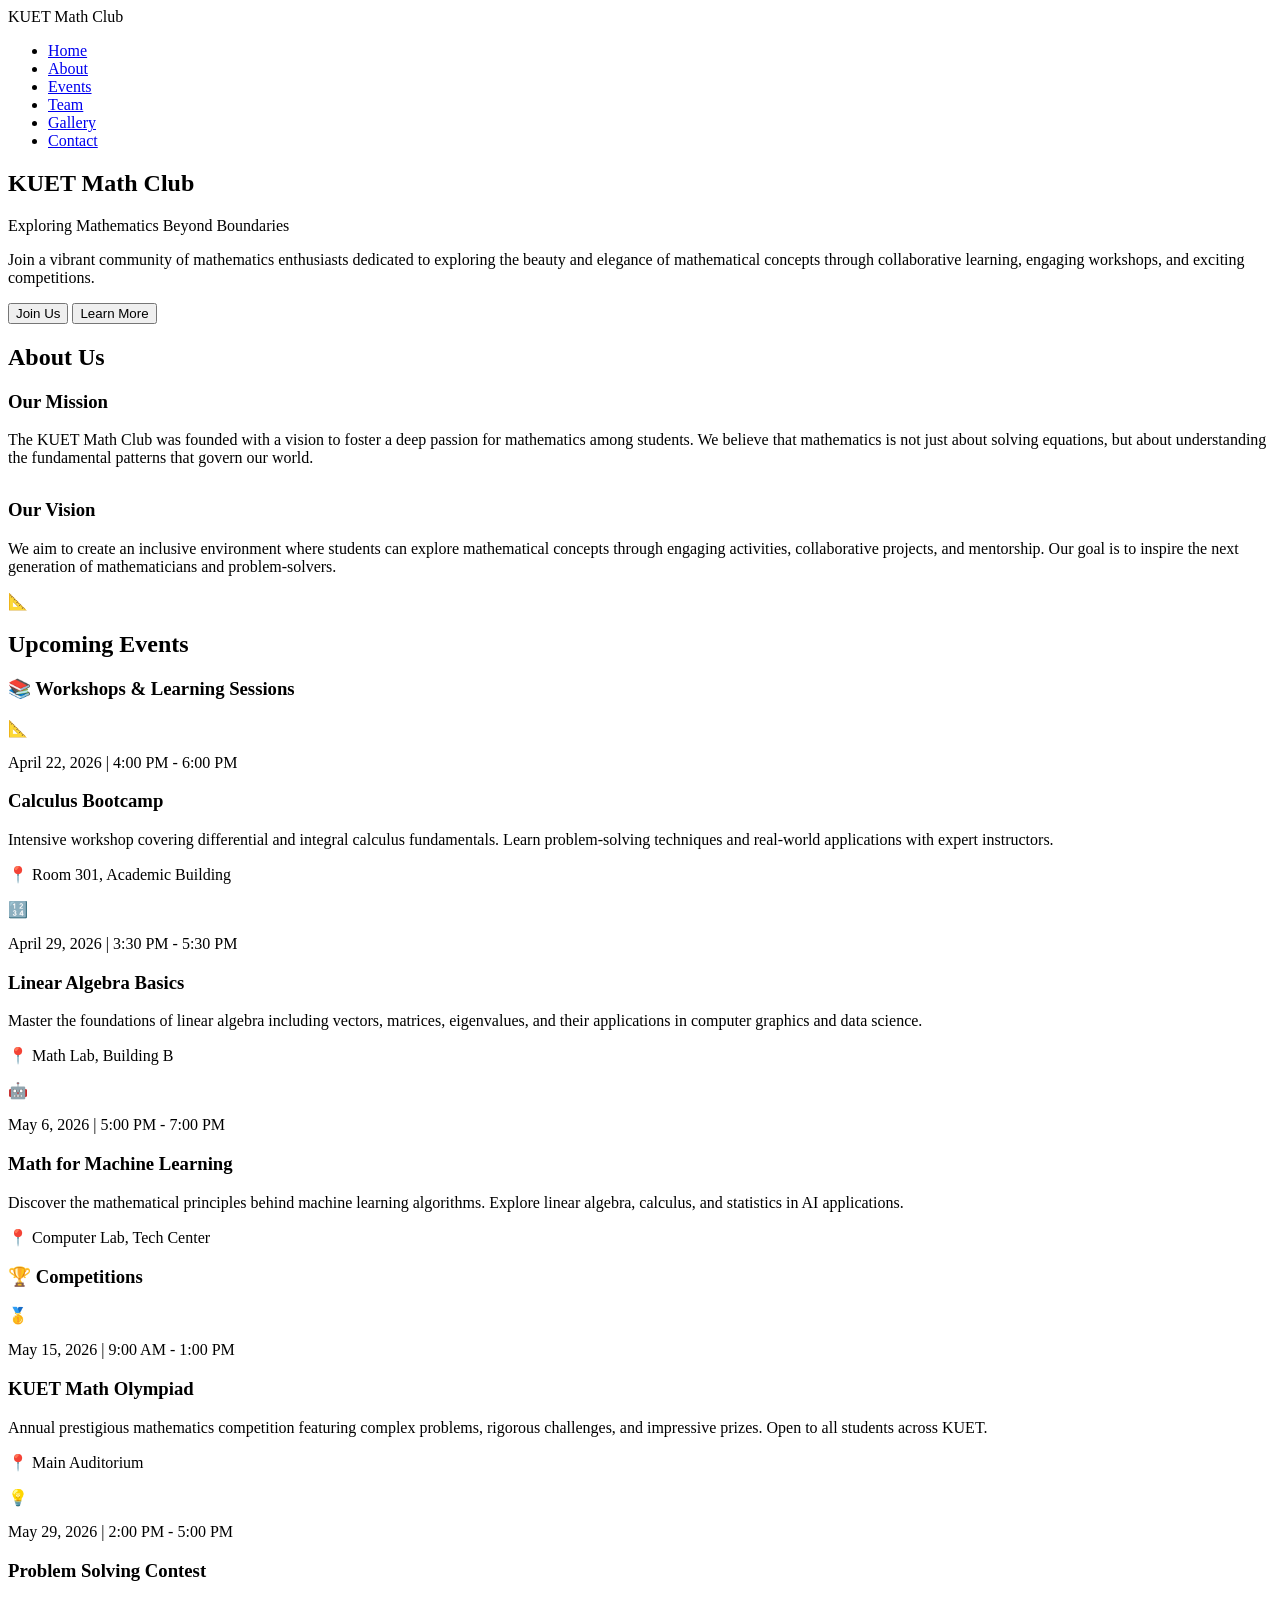
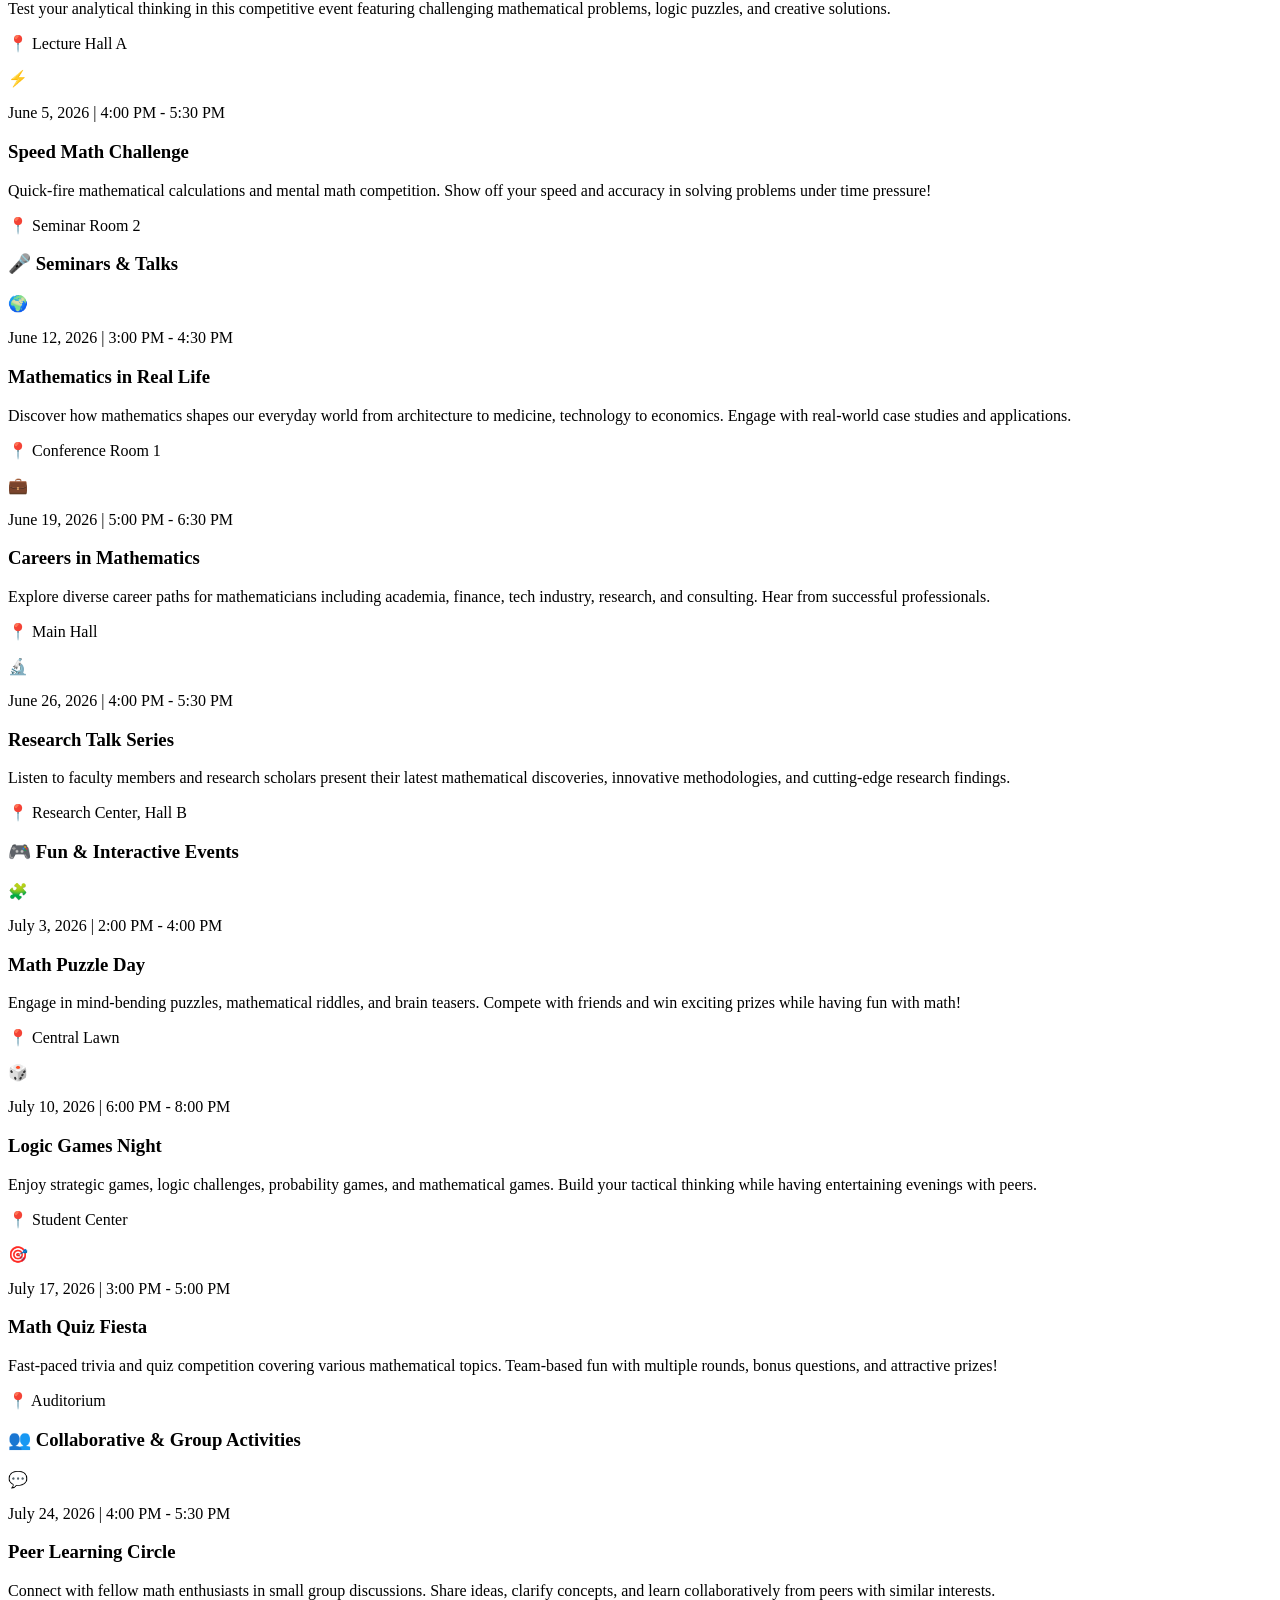
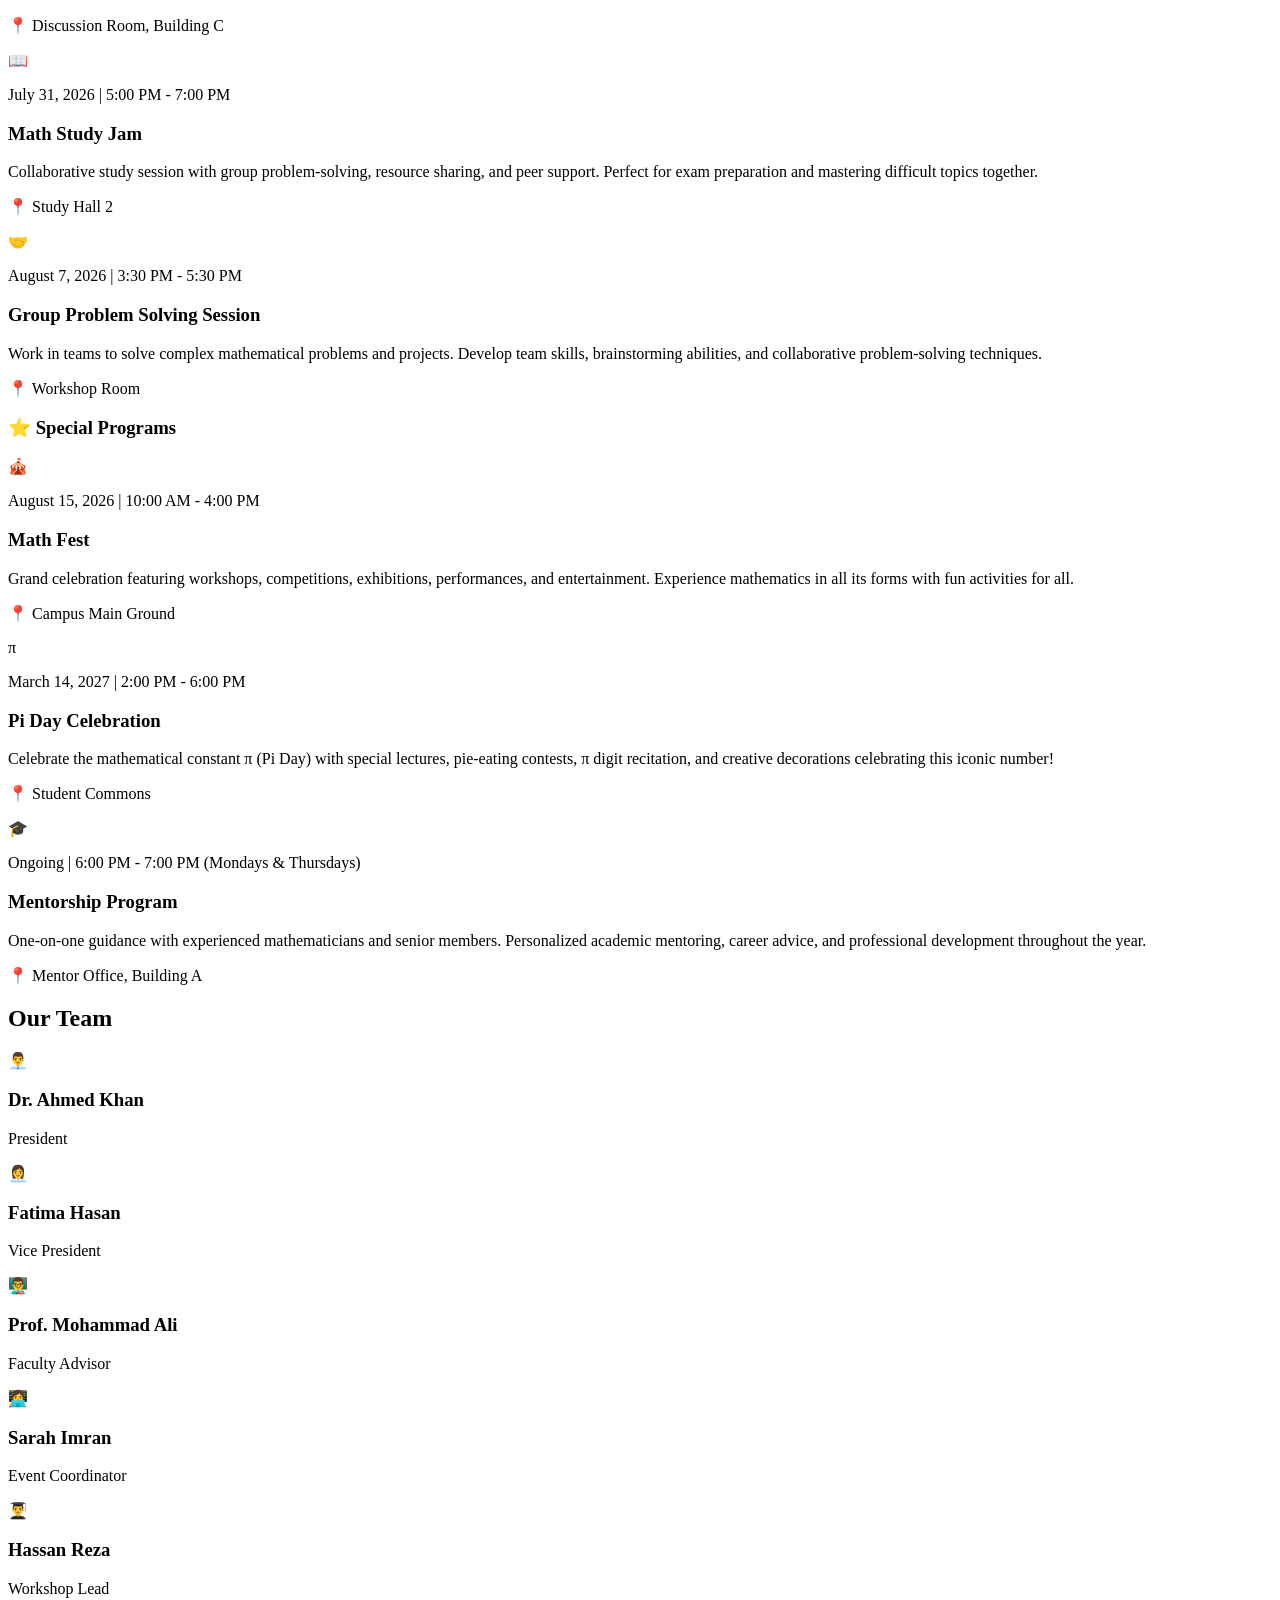
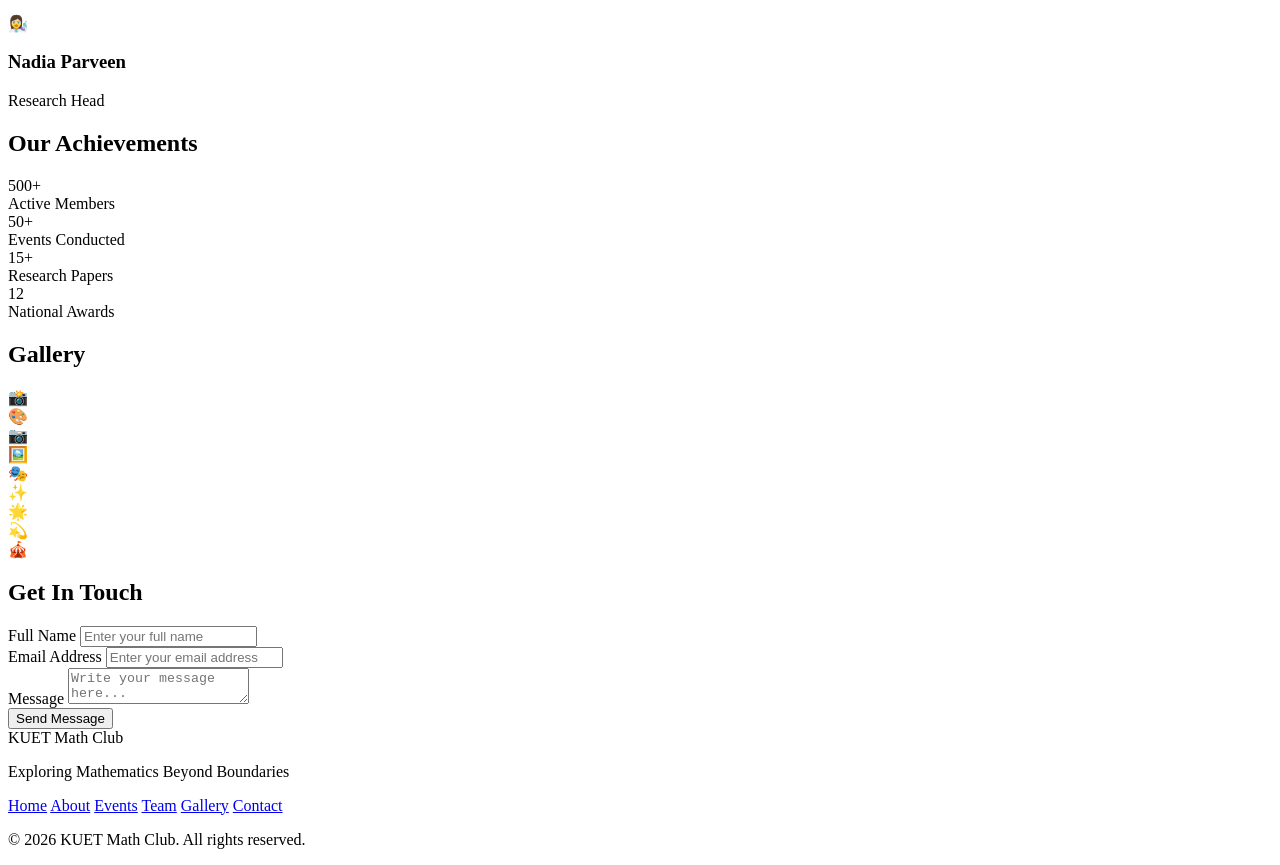
==== index.html @ e5964cc2 "Add KUET Math Club HTML" ====
<!DOCTYPE html>
<html lang="en">
<head>
    <meta charset="UTF-8">
    <meta name="viewport" content="width=device-width, initial-scale=1.0">
    <title>KUET Math Club - Exploring Mathematics Beyond Boundaries</title>
    <link rel="preconnect" href="https://fonts.googleapis.com">
    <link rel="preconnect" href="https://fonts.gstatic.com" crossorigin>
    <link href="https://fonts.googleapis.com/css2?family=Poppins:wght@300;400;500;600;700&family=Montserrat:wght@400;500;600;700&display=swap" rel="stylesheet">
    <link rel="stylesheet" href="style.css">
</head>
<body>

    <!-- ============ NAVBAR ============ -->
    <nav>
        <div class="navbar-container">
            <div class="logo">KUET Math Club</div>
            <ul class="nav-links">
                <li><a href="#home">Home</a></li>
                <li><a href="#about">About</a></li>
                <li><a href="#events">Events</a></li>
                <li><a href="#team">Team</a></li>
                <li><a href="#gallery">Gallery</a></li>
                <li><a href="#contact">Contact</a></li>
            </ul>
        </div>
    </nav>

    <!-- ============ HERO SECTION ============ -->
    <section class="hero" id="home">
        <div class="hero-content">
            <h1>KUET Math Club</h1>
            <p class="hero-tagline">Exploring Mathematics Beyond Boundaries</p>
            <p class="hero-description">
                Join a vibrant community of mathematics enthusiasts dedicated to exploring 
                the beauty and elegance of mathematical concepts through collaborative learning, 
                engaging workshops, and exciting competitions.
            </p>
            <div class="hero-buttons">
                <button class="btn btn-primary">Join Us</button>
                <button class="btn btn-secondary">Learn More</button>
            </div>
        </div>
    </section>

    <!-- ============ ABOUT SECTION ============ -->
    <section class="about" id="about">
        <div class="container">
            <h2 class="section-title">About Us</h2>
            <div class="about-content">
                <div class="about-text">
                    <h3>Our Mission</h3>
                    <p>
                        The KUET Math Club was founded with a vision to foster a deep passion for 
                        mathematics among students. We believe that mathematics is not just about solving 
                        equations, but about understanding the fundamental patterns that govern our world.
                    </p>
                    <h3 style="margin-top: 2rem;">Our Vision</h3>
                    <p>
                        We aim to create an inclusive environment where students can explore mathematical 
                        concepts through engaging activities, collaborative projects, and mentorship. Our goal 
                        is to inspire the next generation of mathematicians and problem-solvers.
                    </p>
                </div>
                <div class="about-image">📐</div>
            </div>
        </div>
    </section>

    <!-- ============ EVENTS SECTION ============ -->
    <section class="events" id="events">
        <div class="container">
            <h2 class="section-title">Upcoming Events</h2>
            
            <!-- WORKSHOPS & LEARNING SESSIONS -->
            <div class="event-category">
                <h3 class="category-title">📚 Workshops & Learning Sessions</h3>
            </div>
            <div class="events-grid">
                <div class="event-card">
                    <div class="event-image">📐</div>
                    <div class="event-content">
                        <p class="event-date">April 22, 2026 | 4:00 PM - 6:00 PM</p>
                        <h3>Calculus Bootcamp</h3>
                        <p>Intensive workshop covering differential and integral calculus fundamentals. Learn problem-solving techniques and real-world applications with expert instructors.</p>
                        <p class="event-location">📍 Room 301, Academic Building</p>
                    </div>
                </div>

                <div class="event-card">
                    <div class="event-image">🔢</div>
                    <div class="event-content">
                        <p class="event-date">April 29, 2026 | 3:30 PM - 5:30 PM</p>
                        <h3>Linear Algebra Basics</h3>
                        <p>Master the foundations of linear algebra including vectors, matrices, eigenvalues, and their applications in computer graphics and data science.</p>
                        <p class="event-location">📍 Math Lab, Building B</p>
                    </div>
                </div>

                <div class="event-card">
                    <div class="event-image">🤖</div>
                    <div class="event-content">
                        <p class="event-date">May 6, 2026 | 5:00 PM - 7:00 PM</p>
                        <h3>Math for Machine Learning</h3>
                        <p>Discover the mathematical principles behind machine learning algorithms. Explore linear algebra, calculus, and statistics in AI applications.</p>
                        <p class="event-location">📍 Computer Lab, Tech Center</p>
                    </div>
                </div>
            </div>

            <!-- COMPETITIONS -->
            <div class="event-category">
                <h3 class="category-title">🏆 Competitions</h3>
            </div>
            <div class="events-grid">
                <div class="event-card">
                    <div class="event-image">🥇</div>
                    <div class="event-content">
                        <p class="event-date">May 15, 2026 | 9:00 AM - 1:00 PM</p>
                        <h3>KUET Math Olympiad</h3>
                        <p>Annual prestigious mathematics competition featuring complex problems, rigorous challenges, and impressive prizes. Open to all students across KUET.</p>
                        <p class="event-location">📍 Main Auditorium</p>
                    </div>
                </div>

                <div class="event-card">
                    <div class="event-image">💡</div>
                    <div class="event-content">
                        <p class="event-date">May 29, 2026 | 2:00 PM - 5:00 PM</p>
                        <h3>Problem Solving Contest</h3>
                        <p>Test your analytical thinking in this competitive event featuring challenging mathematical problems, logic puzzles, and creative solutions.</p>
                        <p class="event-location">📍 Lecture Hall A</p>
                    </div>
                </div>

                <div class="event-card">
                    <div class="event-image">⚡</div>
                    <div class="event-content">
                        <p class="event-date">June 5, 2026 | 4:00 PM - 5:30 PM</p>
                        <h3>Speed Math Challenge</h3>
                        <p>Quick-fire mathematical calculations and mental math competition. Show off your speed and accuracy in solving problems under time pressure!</p>
                        <p class="event-location">📍 Seminar Room 2</p>
                    </div>
                </div>
            </div>

            <!-- SEMINARS & TALKS -->
            <div class="event-category">
                <h3 class="category-title">🎤 Seminars & Talks</h3>
            </div>
            <div class="events-grid">
                <div class="event-card">
                    <div class="event-image">🌍</div>
                    <div class="event-content">
                        <p class="event-date">June 12, 2026 | 3:00 PM - 4:30 PM</p>
                        <h3>Mathematics in Real Life</h3>
                        <p>Discover how mathematics shapes our everyday world from architecture to medicine, technology to economics. Engage with real-world case studies and applications.</p>
                        <p class="event-location">📍 Conference Room 1</p>
                    </div>
                </div>

                <div class="event-card">
                    <div class="event-image">💼</div>
                    <div class="event-content">
                        <p class="event-date">June 19, 2026 | 5:00 PM - 6:30 PM</p>
                        <h3>Careers in Mathematics</h3>
                        <p>Explore diverse career paths for mathematicians including academia, finance, tech industry, research, and consulting. Hear from successful professionals.</p>
                        <p class="event-location">📍 Main Hall</p>
                    </div>
                </div>

                <div class="event-card">
                    <div class="event-image">🔬</div>
                    <div class="event-content">
                        <p class="event-date">June 26, 2026 | 4:00 PM - 5:30 PM</p>
                        <h3>Research Talk Series</h3>
                        <p>Listen to faculty members and research scholars present their latest mathematical discoveries, innovative methodologies, and cutting-edge research findings.</p>
                        <p class="event-location">📍 Research Center, Hall B</p>
                    </div>
                </div>
            </div>

            <!-- FUN & INTERACTIVE EVENTS -->
            <div class="event-category">
                <h3 class="category-title">🎮 Fun & Interactive Events</h3>
            </div>
            <div class="events-grid">
                <div class="event-card">
                    <div class="event-image">🧩</div>
                    <div class="event-content">
                        <p class="event-date">July 3, 2026 | 2:00 PM - 4:00 PM</p>
                        <h3>Math Puzzle Day</h3>
                        <p>Engage in mind-bending puzzles, mathematical riddles, and brain teasers. Compete with friends and win exciting prizes while having fun with math!</p>
                        <p class="event-location">📍 Central Lawn</p>
                    </div>
                </div>

                <div class="event-card">
                    <div class="event-image">🎲</div>
                    <div class="event-content">
                        <p class="event-date">July 10, 2026 | 6:00 PM - 8:00 PM</p>
                        <h3>Logic Games Night</h3>
                        <p>Enjoy strategic games, logic challenges, probability games, and mathematical games. Build your tactical thinking while having entertaining evenings with peers.</p>
                        <p class="event-location">📍 Student Center</p>
                    </div>
                </div>

                <div class="event-card">
                    <div class="event-image">🎯</div>
                    <div class="event-content">
                        <p class="event-date">July 17, 2026 | 3:00 PM - 5:00 PM</p>
                        <h3>Math Quiz Fiesta</h3>
                        <p>Fast-paced trivia and quiz competition covering various mathematical topics. Team-based fun with multiple rounds, bonus questions, and attractive prizes!</p>
                        <p class="event-location">📍 Auditorium</p>
                    </div>
                </div>
            </div>

            <!-- COLLABORATIVE ACTIVITIES -->
            <div class="event-category">
                <h3 class="category-title">👥 Collaborative & Group Activities</h3>
            </div>
            <div class="events-grid">
                <div class="event-card">
                    <div class="event-image">💬</div>
                    <div class="event-content">
                        <p class="event-date">July 24, 2026 | 4:00 PM - 5:30 PM</p>
                        <h3>Peer Learning Circle</h3>
                        <p>Connect with fellow math enthusiasts in small group discussions. Share ideas, clarify concepts, and learn collaboratively from peers with similar interests.</p>
                        <p class="event-location">📍 Discussion Room, Building C</p>
                    </div>
                </div>

                <div class="event-card">
                    <div class="event-image">📖</div>
                    <div class="event-content">
                        <p class="event-date">July 31, 2026 | 5:00 PM - 7:00 PM</p>
                        <h3>Math Study Jam</h3>
                        <p>Collaborative study session with group problem-solving, resource sharing, and peer support. Perfect for exam preparation and mastering difficult topics together.</p>
                        <p class="event-location">📍 Study Hall 2</p>
                    </div>
                </div>

                <div class="event-card">
                    <div class="event-image">🤝</div>
                    <div class="event-content">
                        <p class="event-date">August 7, 2026 | 3:30 PM - 5:30 PM</p>
                        <h3>Group Problem Solving Session</h3>
                        <p>Work in teams to solve complex mathematical problems and projects. Develop team skills, brainstorming abilities, and collaborative problem-solving techniques.</p>
                        <p class="event-location">📍 Workshop Room</p>
                    </div>
                </div>
            </div>

            <!-- SPECIAL PROGRAMS -->
            <div class="event-category">
                <h3 class="category-title">⭐ Special Programs</h3>
            </div>
            <div class="events-grid">
                <div class="event-card">
                    <div class="event-image">🎪</div>
                    <div class="event-content">
                        <p class="event-date">August 15, 2026 | 10:00 AM - 4:00 PM</p>
                        <h3>Math Fest</h3>
                        <p>Grand celebration featuring workshops, competitions, exhibitions, performances, and entertainment. Experience mathematics in all its forms with fun activities for all.</p>
                        <p class="event-location">📍 Campus Main Ground</p>
                    </div>
                </div>

                <div class="event-card">
                    <div class="event-image">π</div>
                    <div class="event-content">
                        <p class="event-date">March 14, 2027 | 2:00 PM - 6:00 PM</p>
                        <h3>Pi Day Celebration</h3>
                        <p>Celebrate the mathematical constant π (Pi Day) with special lectures, pie-eating contests, π digit recitation, and creative decorations celebrating this iconic number!</p>
                        <p class="event-location">📍 Student Commons</p>
                    </div>
                </div>

                <div class="event-card">
                    <div class="event-image">🎓</div>
                    <div class="event-content">
                        <p class="event-date">Ongoing | 6:00 PM - 7:00 PM (Mondays & Thursdays)</p>
                        <h3>Mentorship Program</h3>
                        <p>One-on-one guidance with experienced mathematicians and senior members. Personalized academic mentoring, career advice, and professional development throughout the year.</p>
                        <p class="event-location">📍 Mentor Office, Building A</p>
                    </div>
                </div>
            </div>
        </div>
    </section>

    <!-- ============ TEAM SECTION ============ -->
    <section class="team" id="team">
        <div class="container">
            <h2 class="section-title">Our Team</h2>
            <div class="team-grid">
                <div class="member-card">
                    <div class="member-image">👨‍💼</div>
                    <h3>Dr. Ahmed Khan</h3>
                    <p class="member-position">President</p>
                </div>

                <div class="member-card">
                    <div class="member-image">👩‍💼</div>
                    <h3>Fatima Hasan</h3>
                    <p class="member-position">Vice President</p>
                </div>

                <div class="member-card">
                    <div class="member-image">👨‍🏫</div>
                    <h3>Prof. Mohammad Ali</h3>
                    <p class="member-position">Faculty Advisor</p>
                </div>

                <div class="member-card">
                    <div class="member-image">👩‍💻</div>
                    <h3>Sarah Imran</h3>
                    <p class="member-position">Event Coordinator</p>
                </div>

                <div class="member-card">
                    <div class="member-image">👨‍🎓</div>
                    <h3>Hassan Reza</h3>
                    <p class="member-position">Workshop Lead</p>
                </div>

                <div class="member-card">
                    <div class="member-image">👩‍🔬</div>
                    <h3>Nadia Parveen</h3>
                    <p class="member-position">Research Head</p>
                </div>
            </div>
        </div>
    </section>

    <!-- ============ ACHIEVEMENTS SECTION ============ -->
    <section class="achievements">
        <div class="container">
            <h2 class="section-title">Our Achievements</h2>
            <div class="achievements-grid">
                <div class="achievement-item">
                    <div class="achievement-number">500+</div>
                    <div class="achievement-title">Active Members</div>
                </div>

                <div class="achievement-item">
                    <div class="achievement-number">50+</div>
                    <div class="achievement-title">Events Conducted</div>
                </div>

                <div class="achievement-item">
                    <div class="achievement-number">15+</div>
                    <div class="achievement-title">Research Papers</div>
                </div>

                <div class="achievement-item">
                    <div class="achievement-number">12</div>
                    <div class="achievement-title">National Awards</div>
                </div>
            </div>
        </div>
    </section>

    <!-- ============ GALLERY SECTION ============ -->
    <section class="gallery" id="gallery">
        <div class="container">
            <h2 class="section-title">Gallery</h2>
            <div class="gallery-grid">
                <div class="gallery-item">📸</div>
                <div class="gallery-item">🎨</div>
                <div class="gallery-item">📷</div>
                <div class="gallery-item">🖼️</div>
                <div class="gallery-item">🎭</div>
                <div class="gallery-item">✨</div>
                <div class="gallery-item">🌟</div>
                <div class="gallery-item">💫</div>
                <div class="gallery-item">🎪</div>
            </div>
        </div>
    </section>

    <!-- ============ CONTACT SECTION ============ -->
    <section class="contact" id="contact">
        <div class="container">
            <h2 class="section-title">Get In Touch</h2>
            <div class="contact-wrapper">
                <form>
                    <div class="form-group">
                        <label for="name">Full Name</label>
                        <input type="text" id="name" name="name" placeholder="Enter your full name" required>
                    </div>

                    <div class="form-group">
                        <label for="email">Email Address</label>
                        <input type="email" id="email" name="email" placeholder="Enter your email address" required>
                    </div>

                    <div class="form-group">
                        <label for="message">Message</label>
                        <textarea id="message" name="message" placeholder="Write your message here..." required></textarea>
                    </div>

                    <button type="submit" class="submit-btn">Send Message</button>
                </form>
            </div>
        </div>
    </section>

    <!-- ============ FOOTER ============ -->
    <footer>
        <div class="footer-content">
            <div class="footer-brand">KUET Math Club</div>
            <p>Exploring Mathematics Beyond Boundaries</p>
            <div class="footer-links">
                <a href="#home">Home</a>
                <a href="#about">About</a>
                <a href="#events">Events</a>
                <a href="#team">Team</a>
                <a href="#gallery">Gallery</a>
                <a href="#contact">Contact</a>
            </div>
            <div class="footer-divider"></div>
            <p class="copyright">&copy; 2026 KUET Math Club. All rights reserved.</p>
        </div>
    </footer>

</body>
</html>
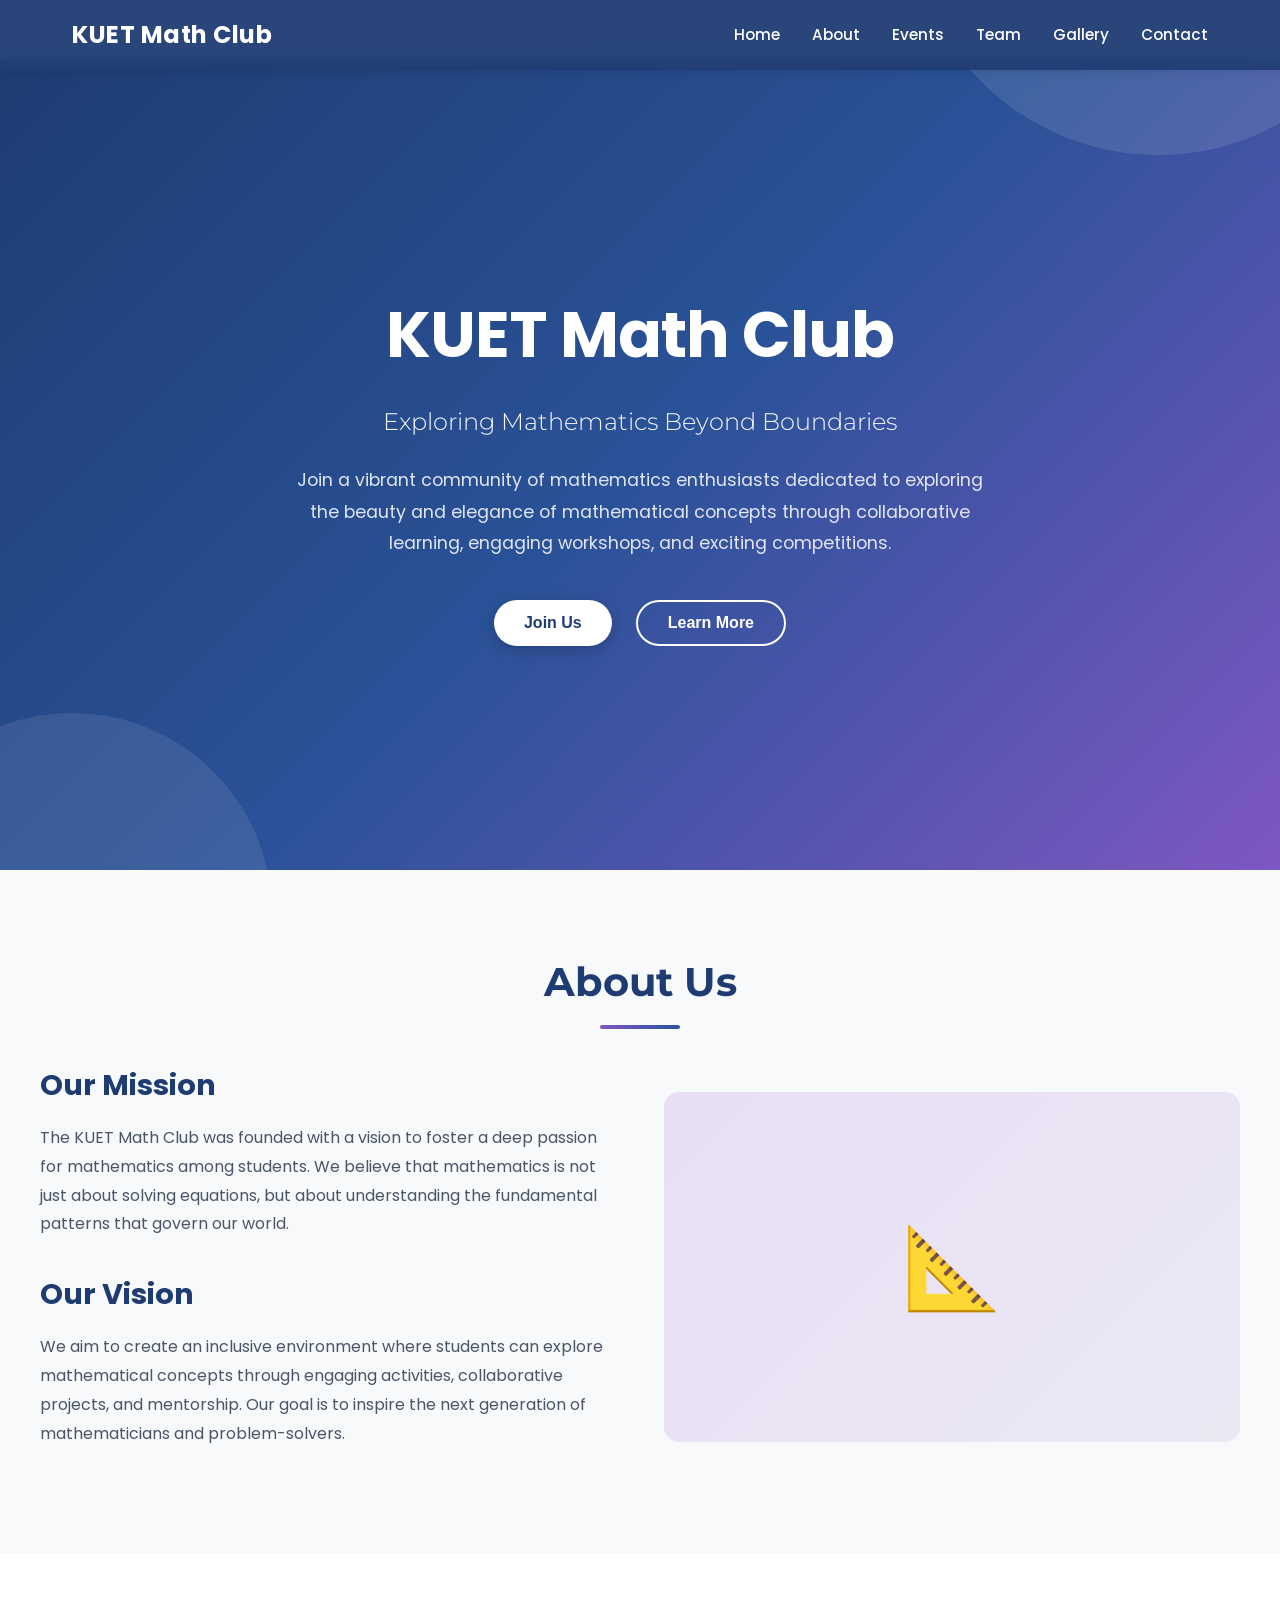
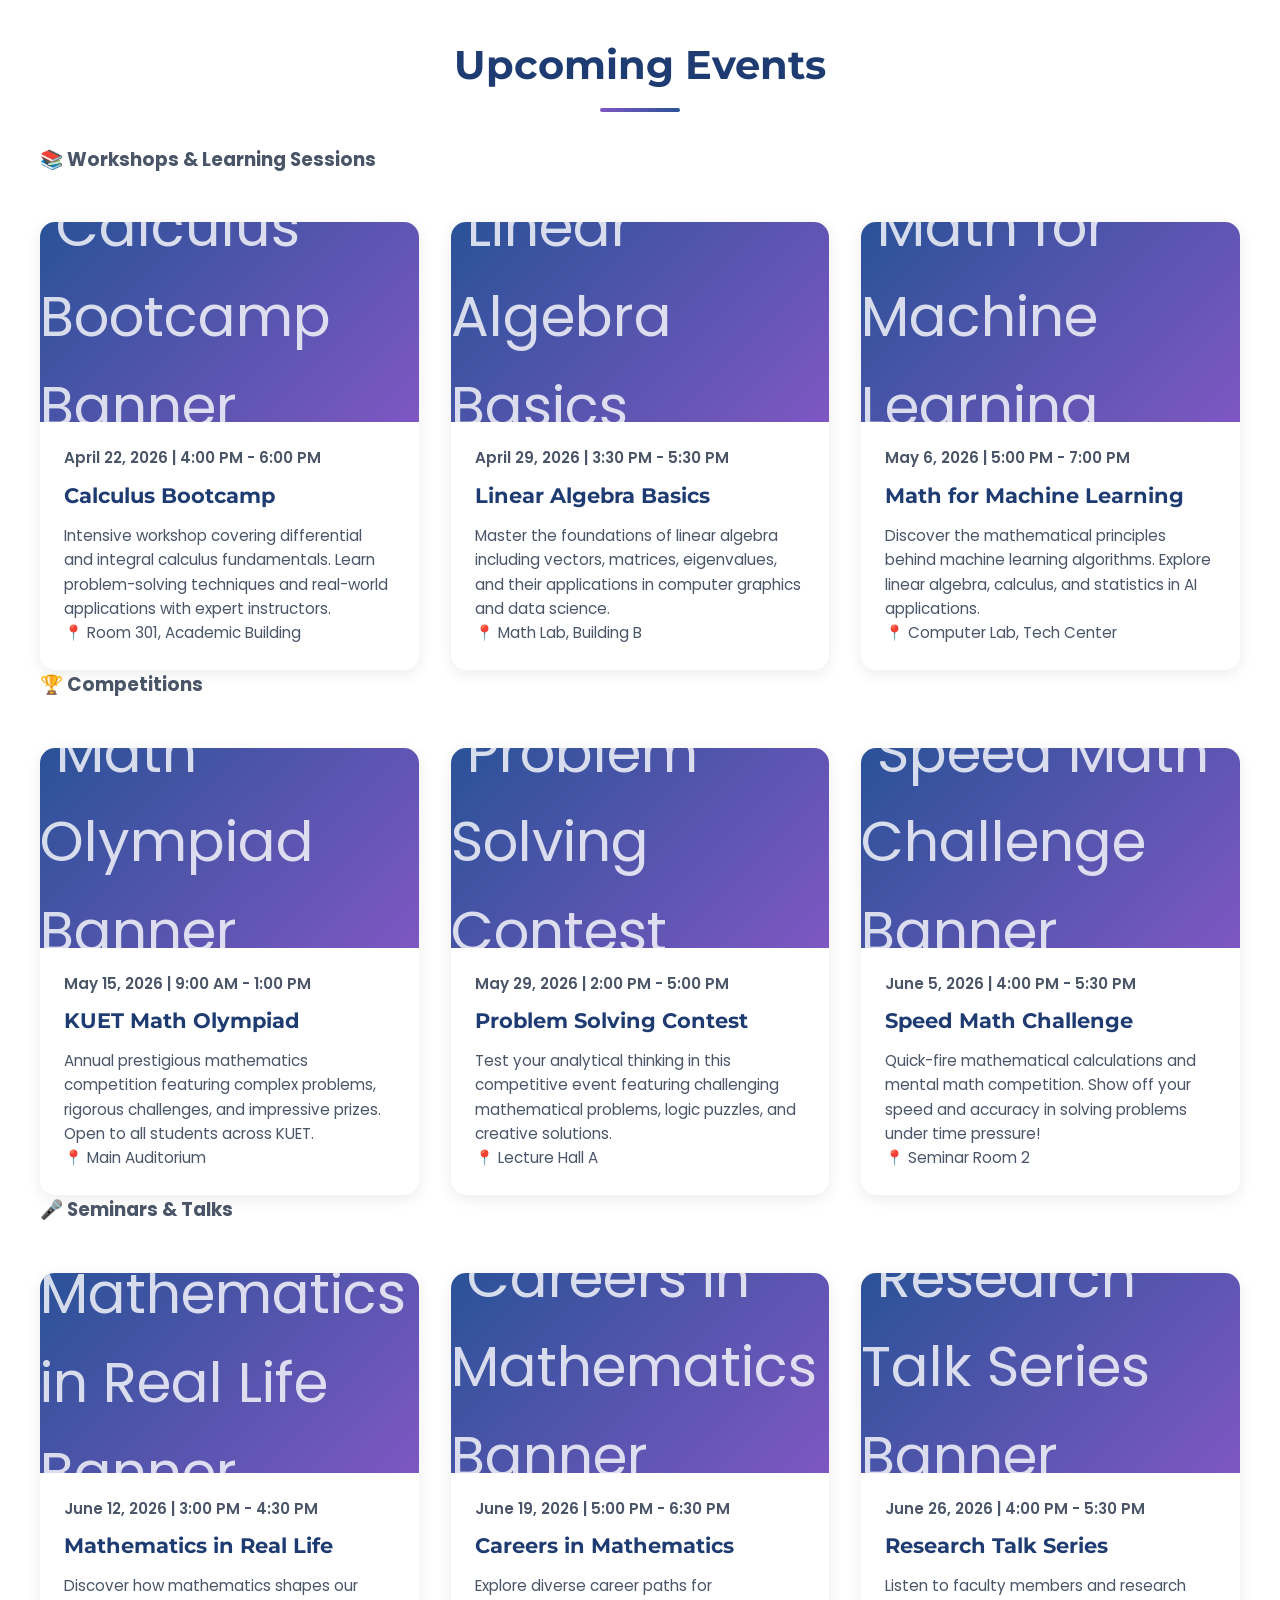
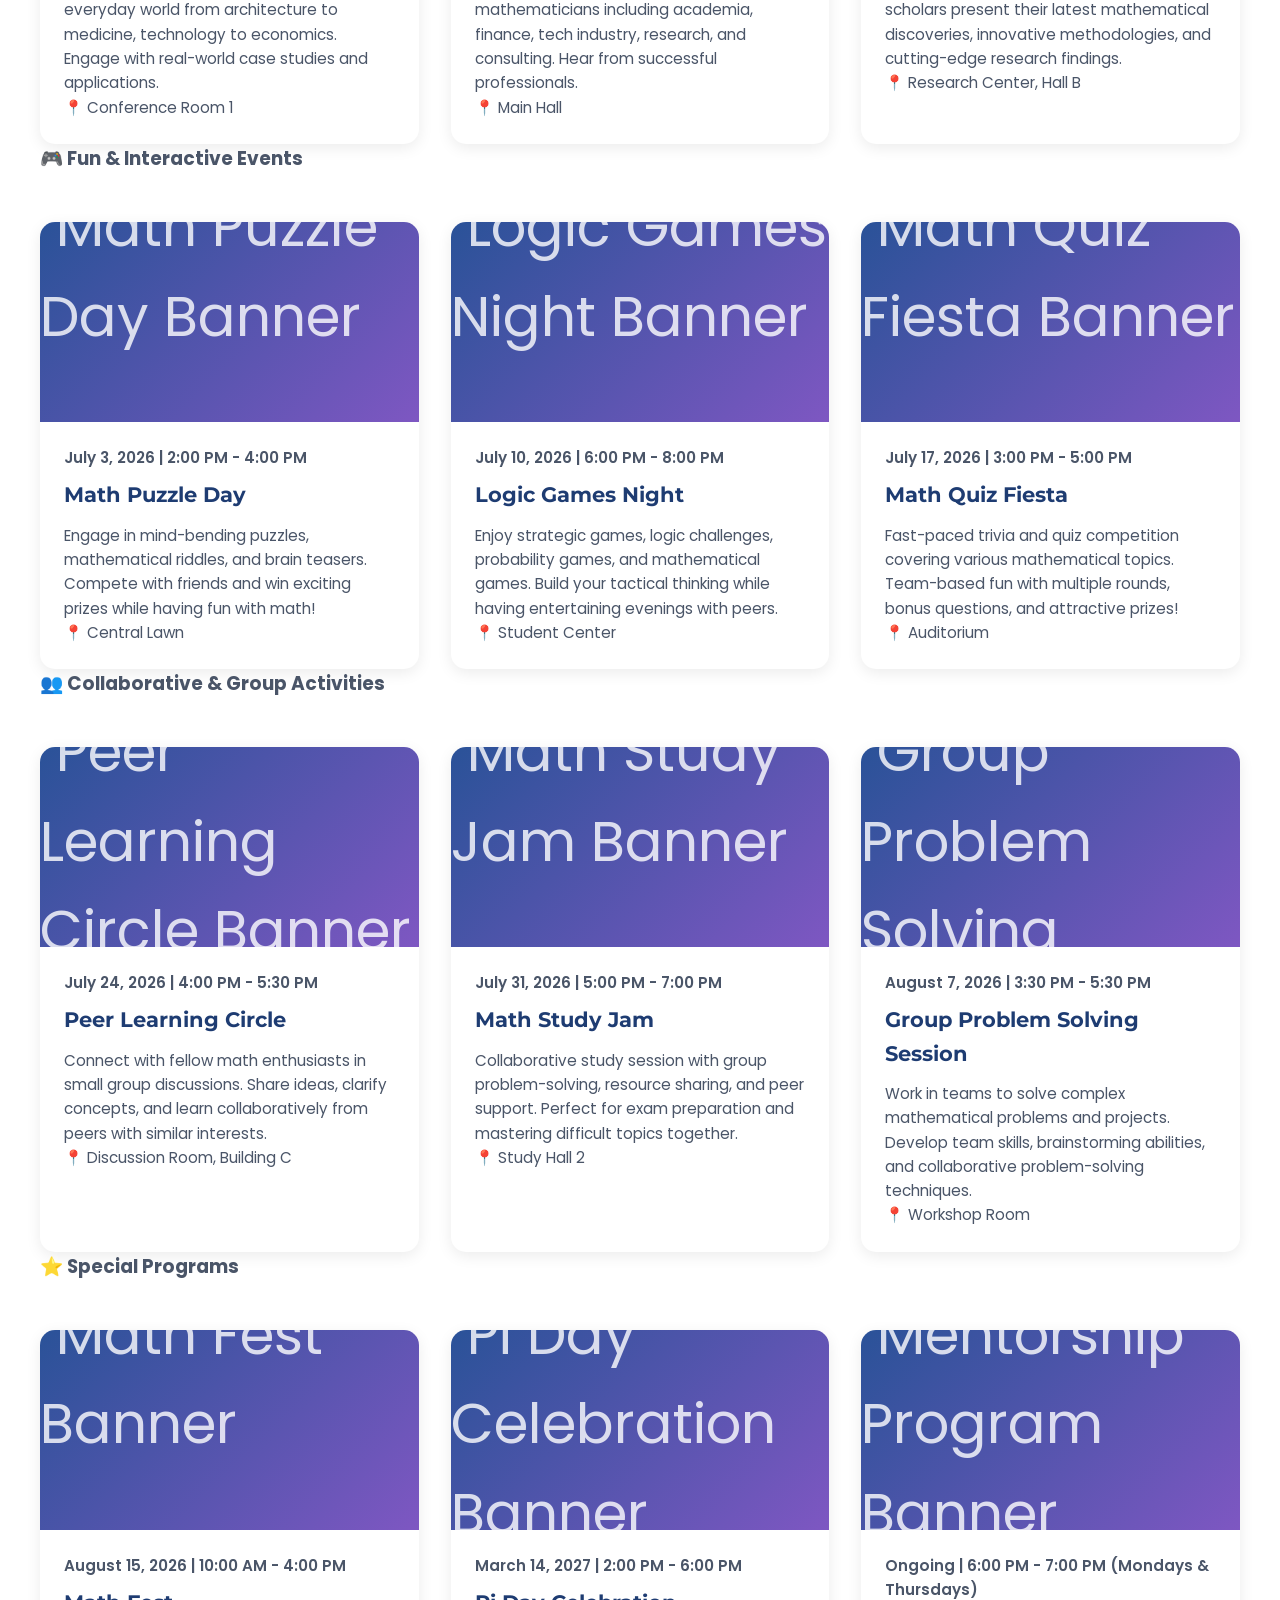
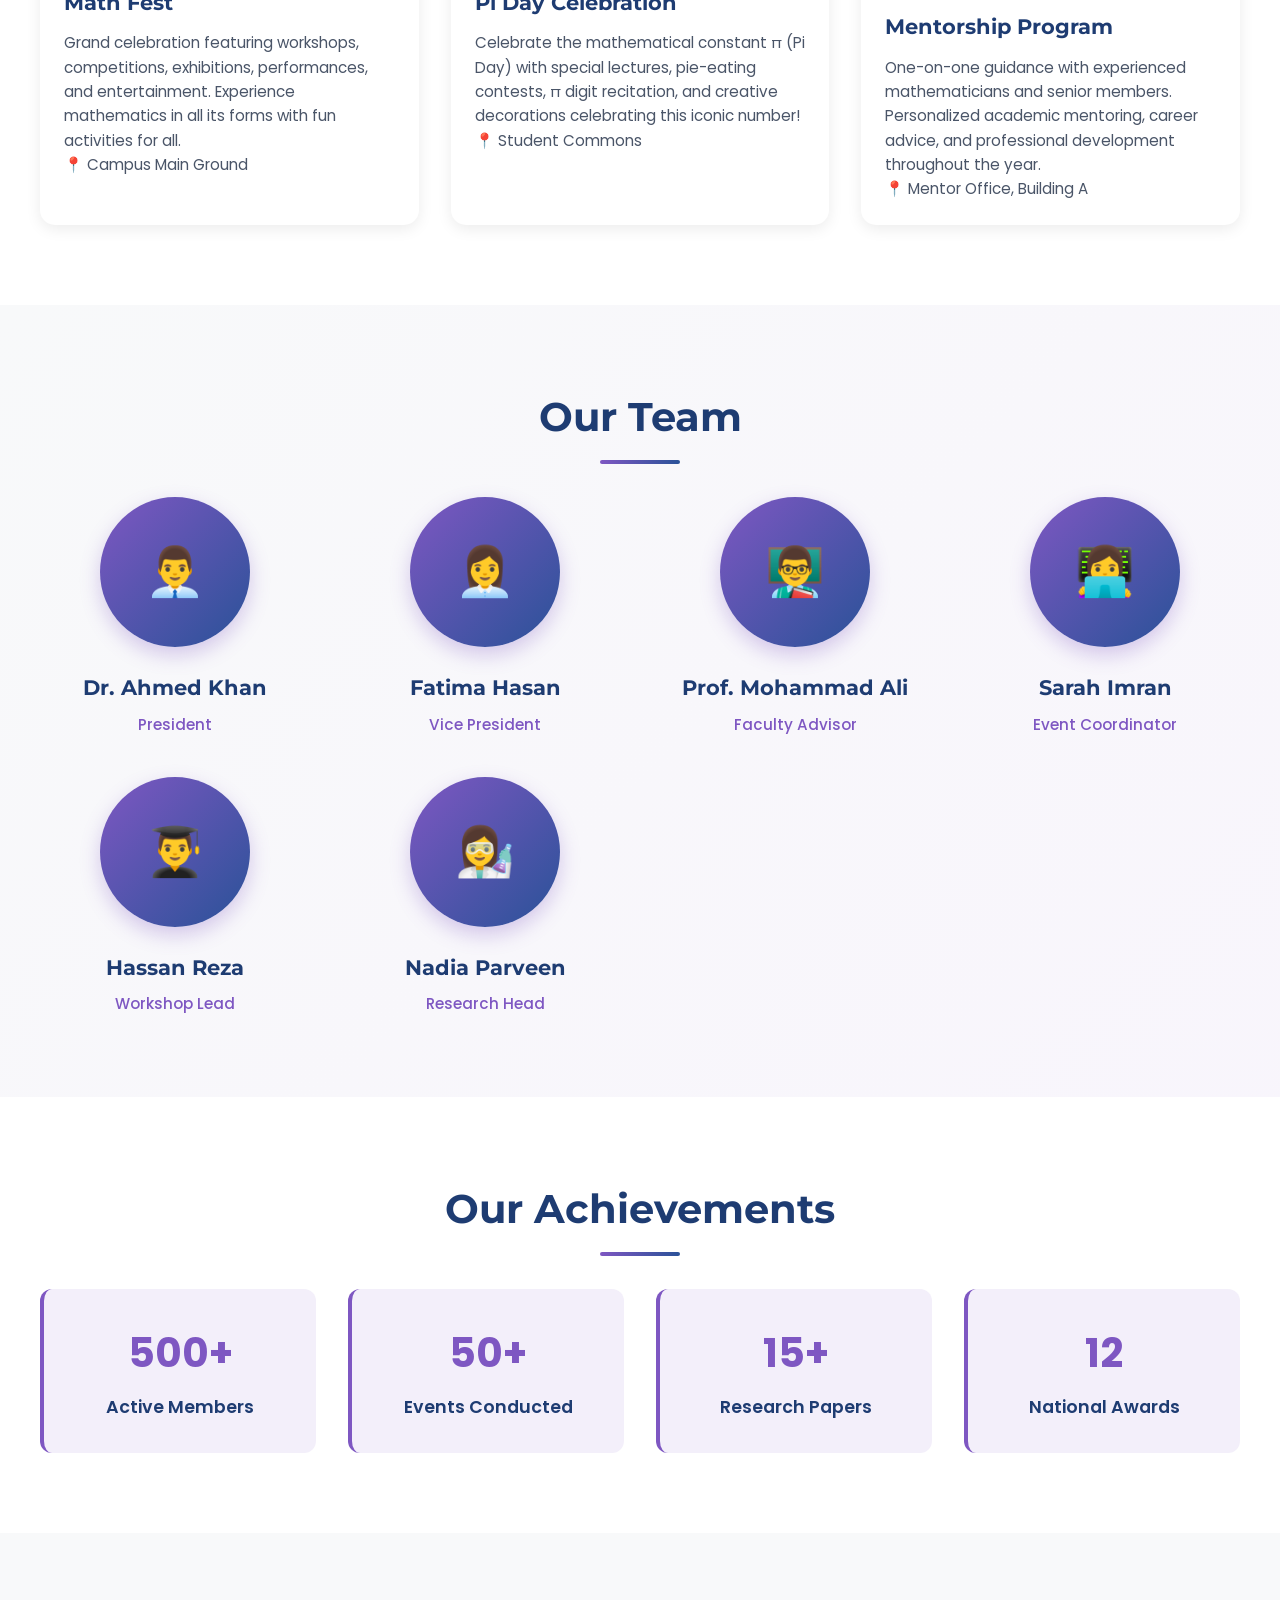
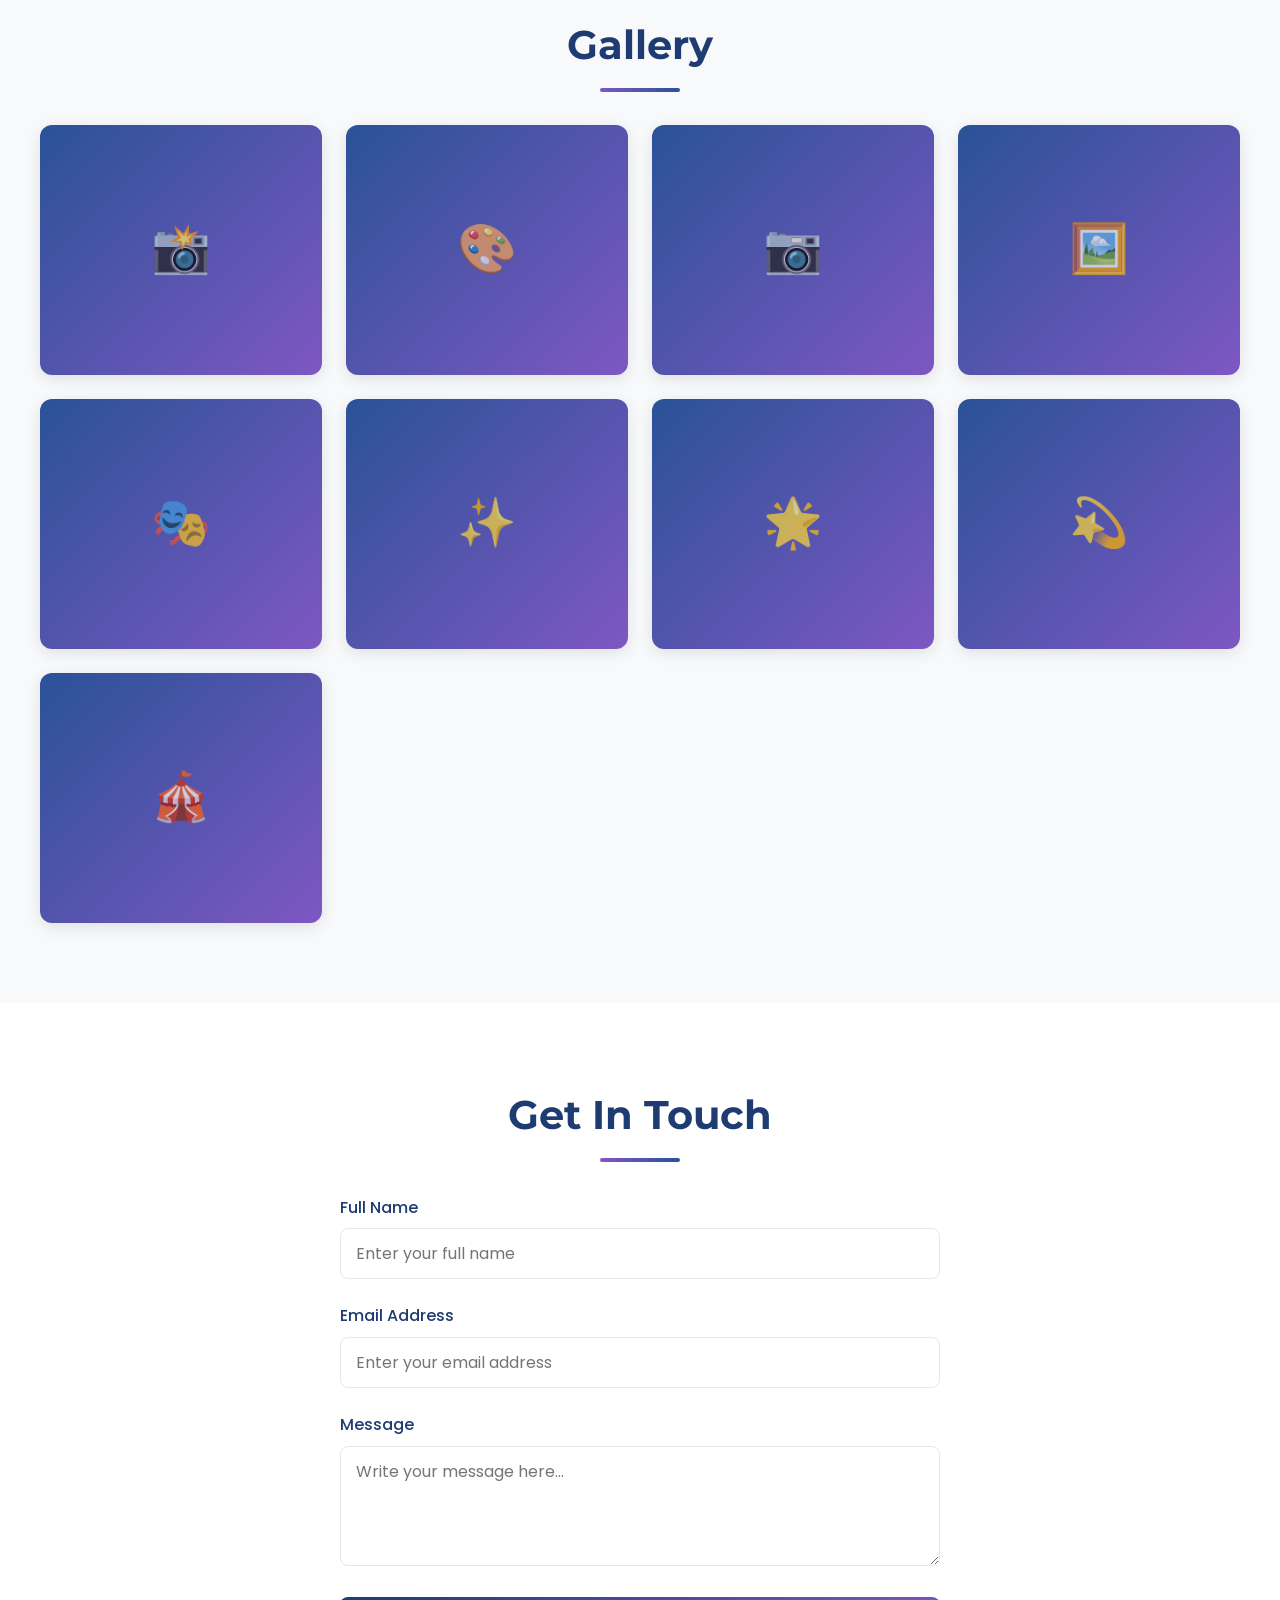
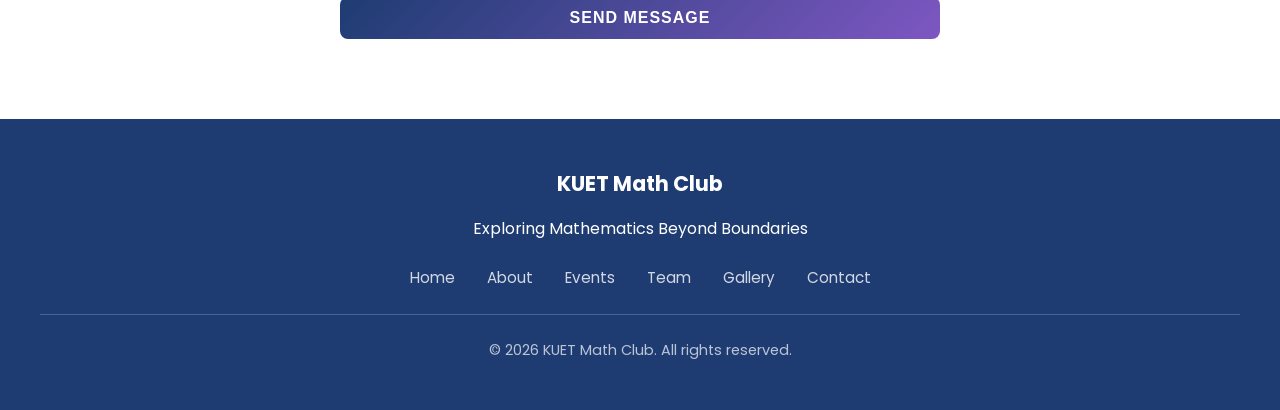
==== commit 837a90c3: "Add event card banner images for all 18 events" ====
--- a/index.html
+++ b/index.html
@@ -78,7 +78,7 @@
             </div>
             <div class="events-grid">
                 <div class="event-card">
-                    <div class="event-image">📐</div>
+                    <div class="event-image"><img src="calculus_boot_camp.png" alt="Calculus Bootcamp Banner" style="width: 100%; height: 280px; object-fit: cover; border-radius: 8px 8px 0 0;"></div>
                     <div class="event-content">
                         <p class="event-date">April 22, 2026 | 4:00 PM - 6:00 PM</p>
                         <h3>Calculus Bootcamp</h3>
@@ -88,7 +88,7 @@
                 </div>
 
                 <div class="event-card">
-                    <div class="event-image">🔢</div>
+                    <div class="event-image"><img src="linear_algebra.png" alt="Linear Algebra Basics Banner" style="width: 100%; height: 280px; object-fit: cover; border-radius: 8px 8px 0 0;"></div>
                     <div class="event-content">
                         <p class="event-date">April 29, 2026 | 3:30 PM - 5:30 PM</p>
                         <h3>Linear Algebra Basics</h3>
@@ -98,7 +98,7 @@
                 </div>
 
                 <div class="event-card">
-                    <div class="event-image">🤖</div>
+                    <div class="event-image"><img src="machine_learning.png" alt="Math for Machine Learning Banner" style="width: 100%; height: 280px; object-fit: cover; border-radius: 8px 8px 0 0;"></div>
                     <div class="event-content">
                         <p class="event-date">May 6, 2026 | 5:00 PM - 7:00 PM</p>
                         <h3>Math for Machine Learning</h3>
@@ -114,7 +114,7 @@
             </div>
             <div class="events-grid">
                 <div class="event-card">
-                    <div class="event-image">🥇</div>
+                    <div class="event-image"><img src="math_olympiad.png" alt="Math Olympiad Banner" style="width: 100%; height: 280px; object-fit: cover; border-radius: 8px 8px 0 0;"></div>
                     <div class="event-content">
                         <p class="event-date">May 15, 2026 | 9:00 AM - 1:00 PM</p>
                         <h3>KUET Math Olympiad</h3>
@@ -124,7 +124,7 @@
                 </div>
 
                 <div class="event-card">
-                    <div class="event-image">💡</div>
+                    <div class="event-image"><img src="problem_solving.png" alt="Problem Solving Contest Banner" style="width: 100%; height: 280px; object-fit: cover; border-radius: 8px 8px 0 0;"></div>
                     <div class="event-content">
                         <p class="event-date">May 29, 2026 | 2:00 PM - 5:00 PM</p>
                         <h3>Problem Solving Contest</h3>
@@ -134,7 +134,7 @@
                 </div>
 
                 <div class="event-card">
-                    <div class="event-image">⚡</div>
+                    <div class="event-image"><img src="speed-math-banner.png" alt="Speed Math Challenge Banner" style="width: 100%; height: 280px; object-fit: cover; border-radius: 8px 8px 0 0;"></div>
                     <div class="event-content">
                         <p class="event-date">June 5, 2026 | 4:00 PM - 5:30 PM</p>
                         <h3>Speed Math Challenge</h3>
@@ -150,7 +150,7 @@
             </div>
             <div class="events-grid">
                 <div class="event-card">
-                    <div class="event-image">🌍</div>
+                    <div class="event-image"><img src="math_in_real_life.png" alt="Mathematics in Real Life Banner" style="width: 100%; height: 280px; object-fit: cover; border-radius: 8px 8px 0 0;"></div>
                     <div class="event-content">
                         <p class="event-date">June 12, 2026 | 3:00 PM - 4:30 PM</p>
                         <h3>Mathematics in Real Life</h3>
@@ -160,7 +160,7 @@
                 </div>
 
                 <div class="event-card">
-                    <div class="event-image">💼</div>
+                    <div class="event-image"><img src="carrier_in_math.png" alt="Careers in Mathematics Banner" style="width: 100%; height: 280px; object-fit: cover; border-radius: 8px 8px 0 0;"></div>
                     <div class="event-content">
                         <p class="event-date">June 19, 2026 | 5:00 PM - 6:30 PM</p>
                         <h3>Careers in Mathematics</h3>
@@ -170,7 +170,7 @@
                 </div>
 
                 <div class="event-card">
-                    <div class="event-image">🔬</div>
+                    <div class="event-image"><img src="resarch_talk.png" alt="Research Talk Series Banner" style="width: 100%; height: 280px; object-fit: cover; border-radius: 8px 8px 0 0;"></div>
                     <div class="event-content">
                         <p class="event-date">June 26, 2026 | 4:00 PM - 5:30 PM</p>
                         <h3>Research Talk Series</h3>
@@ -186,7 +186,7 @@
             </div>
             <div class="events-grid">
                 <div class="event-card">
-                    <div class="event-image">🧩</div>
+                    <div class="event-image"><img src="math_puzzle_day.png" alt="Math Puzzle Day Banner" style="width: 100%; height: 280px; object-fit: cover; border-radius: 8px 8px 0 0;"></div>
                     <div class="event-content">
                         <p class="event-date">July 3, 2026 | 2:00 PM - 4:00 PM</p>
                         <h3>Math Puzzle Day</h3>
@@ -196,7 +196,7 @@
                 </div>
 
                 <div class="event-card">
-                    <div class="event-image">🎲</div>
+                    <div class="event-image"><img src="logic_game_night.png" alt="Logic Games Night Banner" style="width: 100%; height: 280px; object-fit: cover; border-radius: 8px 8px 0 0;"></div>
                     <div class="event-content">
                         <p class="event-date">July 10, 2026 | 6:00 PM - 8:00 PM</p>
                         <h3>Logic Games Night</h3>
@@ -206,7 +206,7 @@
                 </div>
 
                 <div class="event-card">
-                    <div class="event-image">🎯</div>
+                    <div class="event-image"><img src="math_quiz_feista.png" alt="Math Quiz Fiesta Banner" style="width: 100%; height: 280px; object-fit: cover; border-radius: 8px 8px 0 0;"></div>
                     <div class="event-content">
                         <p class="event-date">July 17, 2026 | 3:00 PM - 5:00 PM</p>
                         <h3>Math Quiz Fiesta</h3>
@@ -222,7 +222,7 @@
             </div>
             <div class="events-grid">
                 <div class="event-card">
-                    <div class="event-image">💬</div>
+                    <div class="event-image"><img src="peer_larning_cycle.png" alt="Peer Learning Circle Banner" style="width: 100%; height: 280px; object-fit: cover; border-radius: 8px 8px 0 0;"></div>
                     <div class="event-content">
                         <p class="event-date">July 24, 2026 | 4:00 PM - 5:30 PM</p>
                         <h3>Peer Learning Circle</h3>
@@ -232,7 +232,7 @@
                 </div>
 
                 <div class="event-card">
-                    <div class="event-image">📖</div>
+                    <div class="event-image"><img src="math_study_jam.png" alt="Math Study Jam Banner" style="width: 100%; height: 280px; object-fit: cover; border-radius: 8px 8px 0 0;"></div>
                     <div class="event-content">
                         <p class="event-date">July 31, 2026 | 5:00 PM - 7:00 PM</p>
                         <h3>Math Study Jam</h3>
@@ -242,7 +242,7 @@
                 </div>
 
                 <div class="event-card">
-                    <div class="event-image">🤝</div>
+                    <div class="event-image"><img src="group_problem_solving.png" alt="Group Problem Solving Session Banner" style="width: 100%; height: 280px; object-fit: cover; border-radius: 8px 8px 0 0;"></div>
                     <div class="event-content">
                         <p class="event-date">August 7, 2026 | 3:30 PM - 5:30 PM</p>
                         <h3>Group Problem Solving Session</h3>
@@ -258,7 +258,7 @@
             </div>
             <div class="events-grid">
                 <div class="event-card">
-                    <div class="event-image">🎪</div>
+                    <div class="event-image"><img src="math_fest.png" alt="Math Fest Banner" style="width: 100%; height: 280px; object-fit: cover; border-radius: 8px 8px 0 0;"></div>
                     <div class="event-content">
                         <p class="event-date">August 15, 2026 | 10:00 AM - 4:00 PM</p>
                         <h3>Math Fest</h3>
@@ -268,7 +268,7 @@
                 </div>
 
                 <div class="event-card">
-                    <div class="event-image">π</div>
+                    <div class="event-image"><img src="pi_day.png" alt="Pi Day Celebration Banner" style="width: 100%; height: 280px; object-fit: cover; border-radius: 8px 8px 0 0;"></div>
                     <div class="event-content">
                         <p class="event-date">March 14, 2027 | 2:00 PM - 6:00 PM</p>
                         <h3>Pi Day Celebration</h3>
@@ -278,7 +278,7 @@
                 </div>
 
                 <div class="event-card">
-                    <div class="event-image">🎓</div>
+                    <div class="event-image"><img src="mentorship_program.png" alt="Mentorship Program Banner" style="width: 100%; height: 280px; object-fit: cover; border-radius: 8px 8px 0 0;"></div>
                     <div class="event-content">
                         <p class="event-date">Ongoing | 6:00 PM - 7:00 PM (Mondays & Thursdays)</p>
                         <h3>Mentorship Program</h3>
--- a/style.css
+++ b/style.css
@@ -0,0 +1,753 @@
+* {
+    margin: 0;
+    padding: 0;
+    box-sizing: border-box;
+}
+
+:root {
+    --primary-blue: #1e3c72;
+    --secondary-blue: #2a5298;
+    --accent-purple: #7e57c2;
+    --light-purple: #e8dff5;
+    --white: #ffffff;
+    --light-gray: #f8f9fa;
+    --dark-gray: #2d3748;
+    --text-gray: #4a5568;
+    --border-gray: #e2e8f0;
+}
+
+html {
+    scroll-behavior: smooth;
+}
+
+body {
+    font-family: 'Poppins', sans-serif;
+    line-height: 1.6;
+    color: var(--text-gray);
+    background-color: var(--white);
+    overflow-x: hidden;
+}
+
+/* ============ NAVBAR ============ */
+nav {
+    position: fixed;
+    top: 0;
+    width: 100%;
+    background: rgba(30, 60, 114, 0.95);
+    backdrop-filter: blur(10px);
+    padding: 1rem 0;
+    z-index: 1000;
+    box-shadow: 0 2px 10px rgba(0, 0, 0, 0.1);
+}
+
+.navbar-container {
+    max-width: 1200px;
+    margin: 0 auto;
+    padding: 0 2rem;
+    display: flex;
+    justify-content: space-between;
+    align-items: center;
+}
+
+.logo {
+    font-size: 1.5rem;
+    font-weight: 700;
+    color: var(--white);
+    text-decoration: none;
+    letter-spacing: 0.5px;
+}
+
+.nav-links {
+    display: flex;
+    list-style: none;
+    gap: 2rem;
+}
+
+.nav-links a {
+    color: var(--white);
+    text-decoration: none;
+    font-size: 0.95rem;
+    font-weight: 500;
+    position: relative;
+    transition: color 0.3s ease;
+}
+
+.nav-links a::after {
+    content: '';
+    position: absolute;
+    bottom: -5px;
+    left: 0;
+    width: 0;
+    height: 2px;
+    background: linear-gradient(90deg, var(--accent-purple), var(--secondary-blue));
+    transition: width 0.3s ease;
+}
+
+.nav-links a:hover::after {
+    width: 100%;
+}
+
+/* ============ HERO SECTION ============ */
+.hero {
+    margin-top: 60px;
+    min-height: 90vh;
+    background: linear-gradient(135deg, var(--primary-blue) 0%, var(--secondary-blue) 50%, var(--accent-purple) 100%);
+    display: flex;
+    align-items: center;
+    justify-content: center;
+    text-align: center;
+    color: var(--white);
+    position: relative;
+    overflow: hidden;
+}
+
+.hero::before {
+    content: '';
+    position: absolute;
+    top: -50%;
+    right: -10%;
+    width: 500px;
+    height: 500px;
+    background: rgba(255, 255, 255, 0.1);
+    border-radius: 50%;
+    animation: float 6s ease-in-out infinite;
+}
+
+.hero::after {
+    content: '';
+    position: absolute;
+    bottom: -30%;
+    left: -10%;
+    width: 400px;
+    height: 400px;
+    background: rgba(232, 223, 245, 0.1);
+    border-radius: 50%;
+    animation: float 8s ease-in-out infinite reverse;
+}
+
+@keyframes float {
+    0%, 100% {
+        transform: translateY(0px);
+    }
+    50% {
+        transform: translateY(30px);
+    }
+}
+
+.hero-content {
+    position: relative;
+    z-index: 1;
+    max-width: 700px;
+    animation: fadeInUp 1s ease;
+}
+
+@keyframes fadeInUp {
+    from {
+        opacity: 0;
+        transform: translateY(30px);
+    }
+    to {
+        opacity: 1;
+        transform: translateY(0);
+    }
+}
+
+.hero h1 {
+    font-size: 4rem;
+    font-weight: 700;
+    margin-bottom: 1rem;
+    letter-spacing: -1px;
+}
+
+.hero-tagline {
+    font-size: 1.5rem;
+    margin-bottom: 1.5rem;
+    font-weight: 300;
+    font-family: 'Montserrat', sans-serif;
+    color: rgba(255, 255, 255, 0.95);
+}
+
+.hero-description {
+    font-size: 1.1rem;
+    margin-bottom: 2.5rem;
+    color: rgba(255, 255, 255, 0.85);
+    line-height: 1.8;
+}
+
+.hero-buttons {
+    display: flex;
+    gap: 1.5rem;
+    justify-content: center;
+    flex-wrap: wrap;
+}
+
+.btn {
+    padding: 12px 30px;
+    font-size: 1rem;
+    font-weight: 600;
+    border: none;
+    border-radius: 50px;
+    cursor: pointer;
+    transition: all 0.3s ease;
+    text-decoration: none;
+    display: inline-block;
+}
+
+.btn-primary {
+    background: var(--white);
+    color: var(--primary-blue);
+    box-shadow: 0 4px 15px rgba(0, 0, 0, 0.2);
+}
+
+.btn-primary:hover {
+    transform: translateY(-3px);
+    box-shadow: 0 6px 20px rgba(0, 0, 0, 0.3);
+}
+
+.btn-secondary {
+    background: transparent;
+    color: var(--white);
+    border: 2px solid var(--white);
+}
+
+.btn-secondary:hover {
+    background: var(--white);
+    color: var(--primary-blue);
+    transform: translateY(-3px);
+}
+
+/* ============ ABOUT SECTION ============ */
+.about {
+    padding: 5rem 2rem;
+    background-color: var(--light-gray);
+}
+
+.container {
+    max-width: 1200px;
+    margin: 0 auto;
+}
+
+.section-title {
+    font-size: 2.5rem;
+    font-weight: 700;
+    text-align: center;
+    margin-bottom: 3rem;
+    color: var(--primary-blue);
+    position: relative;
+    font-family: 'Montserrat', sans-serif;
+}
+
+.section-title::after {
+    content: '';
+    position: absolute;
+    bottom: -15px;
+    left: 50%;
+    transform: translateX(-50%);
+    width: 80px;
+    height: 4px;
+    background: linear-gradient(90deg, var(--accent-purple), var(--secondary-blue));
+    border-radius: 2px;
+}
+
+.about-content {
+    display: grid;
+    grid-template-columns: 1fr 1fr;
+    gap: 3rem;
+    align-items: center;
+    margin-top: 3rem;
+}
+
+.about-text h3 {
+    font-size: 1.8rem;
+    color: var(--primary-blue);
+    margin-bottom: 1rem;
+}
+
+.about-text p {
+    margin-bottom: 1.5rem;
+    line-height: 1.8;
+    color: var(--text-gray);
+}
+
+.about-image {
+    width: 100%;
+    height: 350px;
+    background: linear-gradient(135deg, var(--light-purple), rgba(126, 87, 194, 0.1));
+    border-radius: 15px;
+    display: flex;
+    align-items: center;
+    justify-content: center;
+    font-size: 5rem;
+    color: var(--accent-purple);
+}
+
+/* ============ EVENTS SECTION ============ */
+.events {
+    padding: 5rem 2rem;
+    background-color: var(--white);
+}
+
+.events-grid {
+    display: grid;
+    grid-template-columns: repeat(auto-fit, minmax(300px, 1fr));
+    gap: 2rem;
+    margin-top: 3rem;
+}
+
+.event-card {
+    background: var(--white);
+    border-radius: 15px;
+    overflow: hidden;
+    box-shadow: 0 4px 15px rgba(0, 0, 0, 0.08);
+    transition: all 0.3s ease;
+}
+
+.event-card:hover {
+    transform: translateY(-10px);
+    box-shadow: 0 12px 30px rgba(0, 0, 0, 0.15);
+}
+
+.event-image {
+    width: 100%;
+    height: 200px;
+    background: linear-gradient(135deg, var(--secondary-blue), var(--accent-purple));
+    display: flex;
+    align-items: center;
+    justify-content: center;
+    font-size: 3.5rem;
+    color: rgba(255, 255, 255, 0.8);
+}
+
+.event-content {
+    padding: 1.5rem;
+}
+
+.event-date {
+    font-size: 0.85rem;
+    color: var(--accent-purple);
+    font-weight: 600;
+    margin-bottom: 0.5rem;
+}
+
+.event-card h3 {
+    font-size: 1.3rem;
+    color: var(--primary-blue);
+    margin-bottom: 0.75rem;
+    font-family: 'Montserrat', sans-serif;
+}
+
+.event-card p {
+    color: var(--text-gray);
+    font-size: 0.95rem;
+    line-height: 1.6;
+}
+
+/* ============ TEAM SECTION ============ */
+.team {
+    padding: 5rem 2rem;
+    background: linear-gradient(135deg, var(--light-gray) 0%, rgba(232, 223, 245, 0.3) 100%);
+}
+
+.team-grid {
+    display: grid;
+    grid-template-columns: repeat(auto-fit, minmax(250px, 1fr));
+    gap: 2.5rem;
+    margin-top: 3rem;
+}
+
+.member-card {
+    text-align: center;
+    transition: all 0.3s ease;
+}
+
+.member-card:hover {
+    transform: translateY(-8px);
+}
+
+.member-image {
+    width: 150px;
+    height: 150px;
+    background: linear-gradient(135deg, var(--accent-purple), var(--secondary-blue));
+    border-radius: 50%;
+    margin: 0 auto 1.5rem;
+    display: flex;
+    align-items: center;
+    justify-content: center;
+    font-size: 3rem;
+    color: var(--white);
+    box-shadow: 0 8px 20px rgba(126, 87, 194, 0.3);
+    transition: all 0.3s ease;
+}
+
+.member-card:hover .member-image {
+    transform: scale(1.05);
+    box-shadow: 0 12px 30px rgba(126, 87, 194, 0.4);
+}
+
+.member-card h3 {
+    font-size: 1.3rem;
+    color: var(--primary-blue);
+    margin-bottom: 0.5rem;
+    font-family: 'Montserrat', sans-serif;
+}
+
+.member-position {
+    color: var(--accent-purple);
+    font-weight: 500;
+    font-size: 0.95rem;
+}
+
+/* ============ ACHIEVEMENTS SECTION ============ */
+.achievements {
+    padding: 5rem 2rem;
+    background: var(--white);
+}
+
+.achievements-grid {
+    display: grid;
+    grid-template-columns: repeat(auto-fit, minmax(200px, 1fr));
+    gap: 2rem;
+    margin-top: 3rem;
+}
+
+.achievement-item {
+    text-align: center;
+    padding: 2rem;
+    background: rgba(232, 223, 245, 0.5);
+    border-radius: 12px;
+    border-left: 4px solid var(--accent-purple);
+    backdrop-filter: blur(10px);
+    transition: all 0.3s ease;
+}
+
+.achievement-item:hover {
+    background: rgba(232, 223, 245, 0.8);
+    transform: translateY(-5px);
+}
+
+.achievement-number {
+    font-size: 2.5rem;
+    font-weight: 700;
+    color: var(--accent-purple);
+    margin-bottom: 0.5rem;
+}
+
+.achievement-title {
+    color: var(--primary-blue);
+    font-weight: 600;
+    font-size: 1.1rem;
+}
+
+/* ============ GALLERY SECTION ============ */
+.gallery {
+    padding: 5rem 2rem;
+    background: var(--light-gray);
+}
+
+.gallery-grid {
+    display: grid;
+    grid-template-columns: repeat(auto-fit, minmax(280px, 1fr));
+    gap: 1.5rem;
+    margin-top: 3rem;
+}
+
+.gallery-item {
+    height: 250px;
+    background: linear-gradient(135deg, var(--secondary-blue), var(--accent-purple));
+    border-radius: 12px;
+    overflow: hidden;
+    cursor: pointer;
+    position: relative;
+    display: flex;
+    align-items: center;
+    justify-content: center;
+    font-size: 3rem;
+    color: rgba(255, 255, 255, 0.7);
+    transition: all 0.3s ease;
+    box-shadow: 0 4px 15px rgba(0, 0, 0, 0.1);
+}
+
+.gallery-item:hover {
+    transform: scale(1.05);
+    box-shadow: 0 8px 25px rgba(0, 0, 0, 0.15);
+}
+
+/* ============ CONTACT SECTION ============ */
+.contact {
+    padding: 5rem 2rem;
+    background: var(--white);
+}
+
+.contact-wrapper {
+    max-width: 600px;
+    margin: 3rem auto 0;
+}
+
+.form-group {
+    margin-bottom: 1.5rem;
+}
+
+.form-group label {
+    display: block;
+    margin-bottom: 0.5rem;
+    color: var(--primary-blue);
+    font-weight: 500;
+}
+
+.form-group input,
+.form-group textarea {
+    width: 100%;
+    padding: 12px 15px;
+    border: 1px solid var(--border-gray);
+    border-radius: 8px;
+    font-family: 'Poppins', sans-serif;
+    font-size: 1rem;
+    transition: all 0.3s ease;
+    color: var(--dark-gray);
+}
+
+.form-group input:focus,
+.form-group textarea:focus {
+    outline: none;
+    border-color: var(--accent-purple);
+    box-shadow: 0 0 0 3px rgba(126, 87, 194, 0.1);
+}
+
+.form-group textarea {
+    resize: vertical;
+    min-height: 120px;
+}
+
+.submit-btn {
+    width: 100%;
+    padding: 12px;
+    background: linear-gradient(135deg, var(--primary-blue), var(--accent-purple));
+    color: var(--white);
+    border: none;
+    border-radius: 8px;
+    font-size: 1rem;
+    font-weight: 600;
+    cursor: pointer;
+    transition: all 0.3s ease;
+    text-transform: uppercase;
+    letter-spacing: 1px;
+}
+
+.submit-btn:hover {
+    transform: translateY(-2px);
+    box-shadow: 0 8px 20px rgba(126, 87, 194, 0.3);
+}
+
+/* ============ FOOTER ============ */
+footer {
+    background: var(--primary-blue);
+    color: var(--white);
+    padding: 3rem 2rem;
+    text-align: center;
+}
+
+.footer-content {
+    max-width: 1200px;
+    margin: 0 auto;
+}
+
+.footer-brand {
+    font-size: 1.3rem;
+    font-weight: 700;
+    margin-bottom: 1rem;
+}
+
+.footer-links {
+    display: flex;
+    gap: 2rem;
+    justify-content: center;
+    margin: 1.5rem 0;
+    flex-wrap: wrap;
+}
+
+.footer-links a {
+    color: rgba(255, 255, 255, 0.8);
+    text-decoration: none;
+    font-size: 0.95rem;
+    transition: color 0.3s ease;
+}
+
+.footer-links a:hover {
+    color: var(--light-purple);
+}
+
+.footer-divider {
+    height: 1px;
+    background: rgba(255, 255, 255, 0.2);
+    margin: 1.5rem 0;
+}
+
+.copyright {
+    font-size: 0.9rem;
+    color: rgba(255, 255, 255, 0.7);
+}
+
+/* ============ RESPONSIVE DESIGN ============ */
+@media (max-width: 768px) {
+    .nav-links {
+        gap: 1.5rem;
+        font-size: 0.85rem;
+    }
+
+    .hero {
+        margin-top: 50px;
+    }
+
+    .hero h1 {
+        font-size: 2.5rem;
+    }
+
+    .hero-tagline {
+        font-size: 1.2rem;
+    }
+
+    .section-title {
+        font-size: 2rem;
+    }
+
+    .about-content {
+        grid-template-columns: 1fr;
+        gap: 2rem;
+    }
+
+    .hero-buttons {
+        flex-direction: column;
+        gap: 1rem;
+    }
+
+    .btn {
+        width: 100%;
+    }
+
+    .events-grid {
+        grid-template-columns: 1fr;
+    }
+
+    .team-grid {
+        grid-template-columns: repeat(auto-fit, minmax(150px, 1fr));
+        gap: 1.5rem;
+    }
+
+    .member-image {
+        width: 120px;
+        height: 120px;
+        font-size: 2.5rem;
+    }
+
+    .achievements-grid {
+        grid-template-columns: 1fr 1fr;
+        gap: 1.5rem;
+    }
+
+    .gallery-grid {
+        grid-template-columns: repeat(auto-fit, minmax(150px, 1fr));
+    }
+
+    .gallery-item {
+        height: 150px;
+        font-size: 2rem;
+    }
+
+    .footer-links {
+        gap: 1rem;
+    }
+}
+
+@media (max-width: 480px) {
+    .navbar-container {
+        padding: 0 1rem;
+    }
+
+    .logo {
+        font-size: 1.2rem;
+    }
+
+    .nav-links {
+        gap: 1rem;
+        font-size: 0.75rem;
+    }
+
+    .hero h1 {
+        font-size: 2rem;
+    }
+
+    .hero-tagline {
+        font-size: 1rem;
+    }
+
+    .hero-description {
+        font-size: 0.95rem;
+    }
+
+    .section-title {
+        font-size: 1.5rem;
+    }
+
+    .section-title::after {
+        width: 60px;
+    }
+
+    .about {
+        padding: 3rem 1rem;
+    }
+
+    .events {
+        padding: 3rem 1rem;
+    }
+
+    .team {
+        padding: 3rem 1rem;
+    }
+
+    .achievements {
+        padding: 3rem 1rem;
+    }
+
+    .achievements-grid {
+        grid-template-columns: 1fr;
+    }
+
+    .gallery {
+        padding: 3rem 1rem;
+    }
+
+    .contact {
+        padding: 3rem 1rem;
+    }
+
+    footer {
+        padding: 2rem 1rem;
+    }
+
+    .footer-brand {
+        font-size: 1rem;
+    }
+
+    .footer-links {
+        flex-direction: column;
+        gap: 0.5rem;
+    }
+}
+
+/* ============ SCROLLBAR ============ */
+::-webkit-scrollbar {
+    width: 10px;
+}
+
+::-webkit-scrollbar-track {
+    background: var(--light-gray);
+}
+
+::-webkit-scrollbar-thumb {
+    background: var(--accent-purple);
+    border-radius: 5px;
+}
+
+::-webkit-scrollbar-thumb:hover {
+    background: var(--secondary-blue);
+}
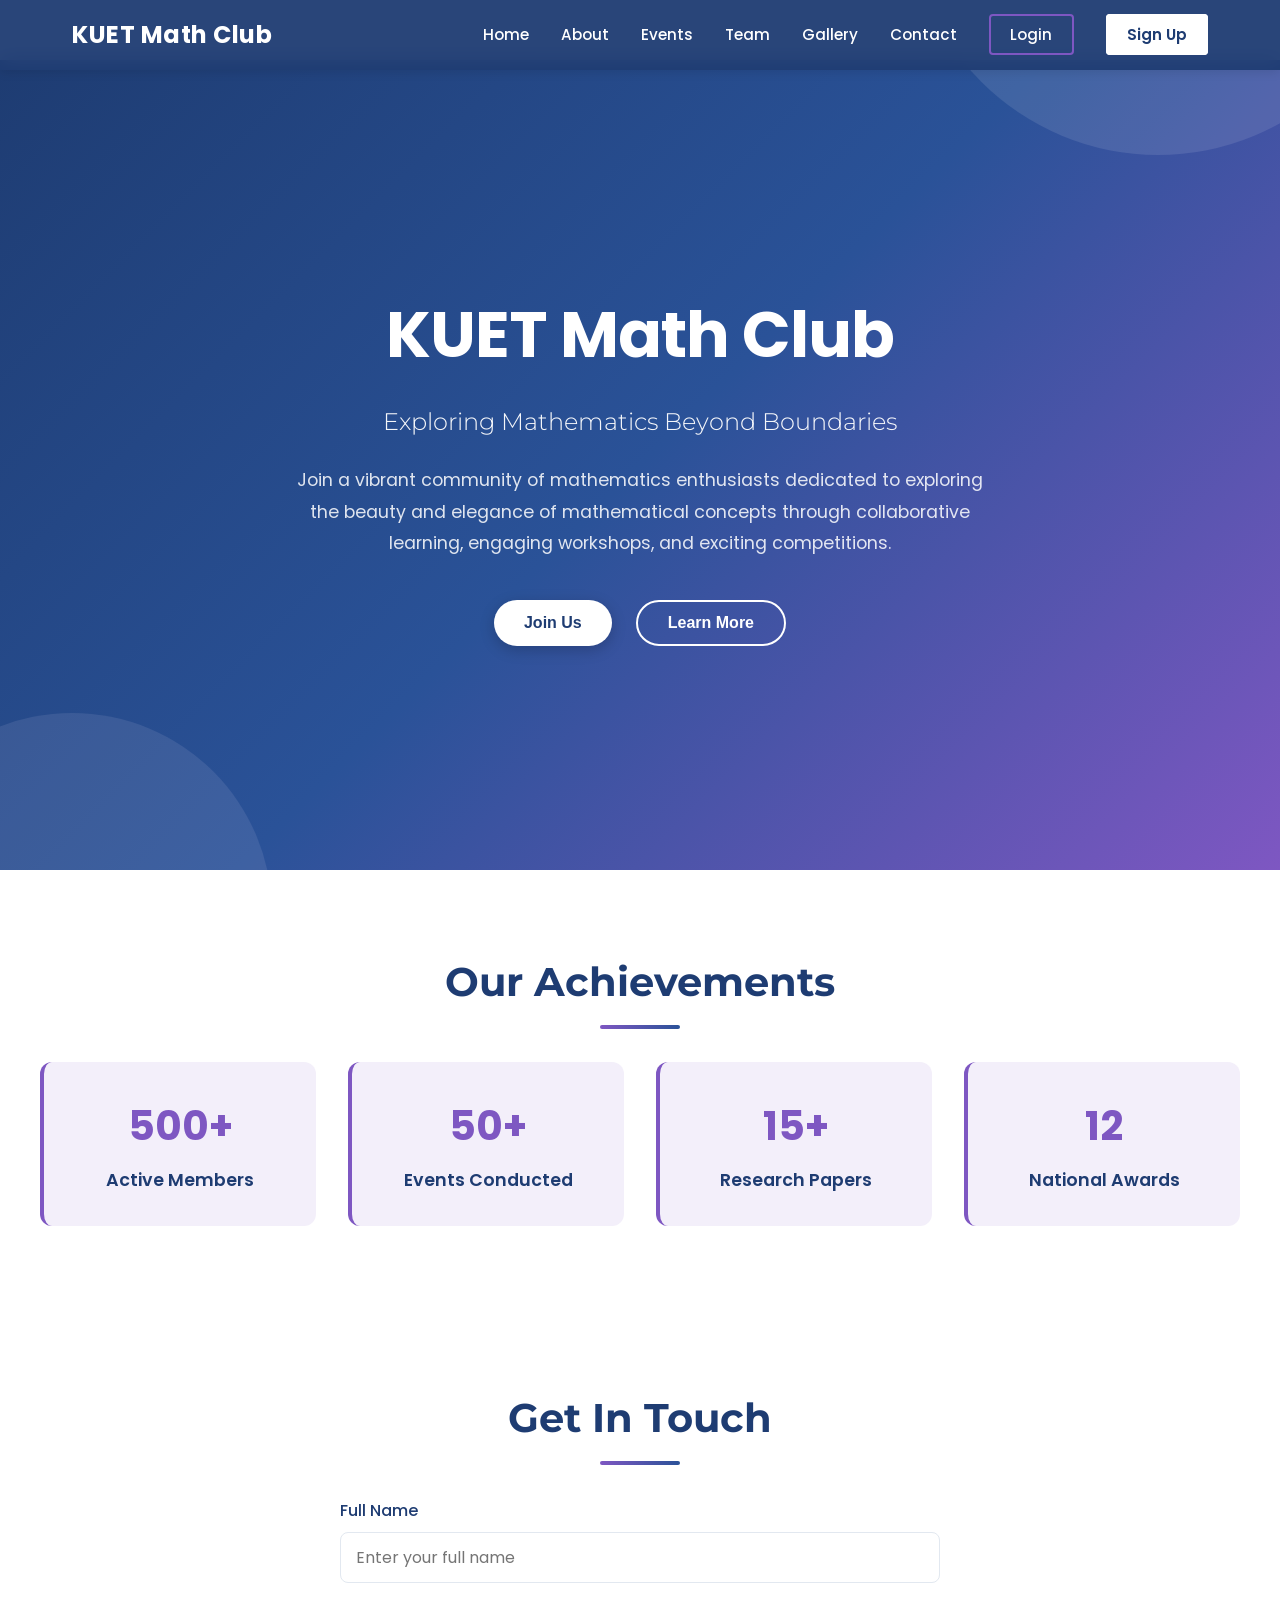
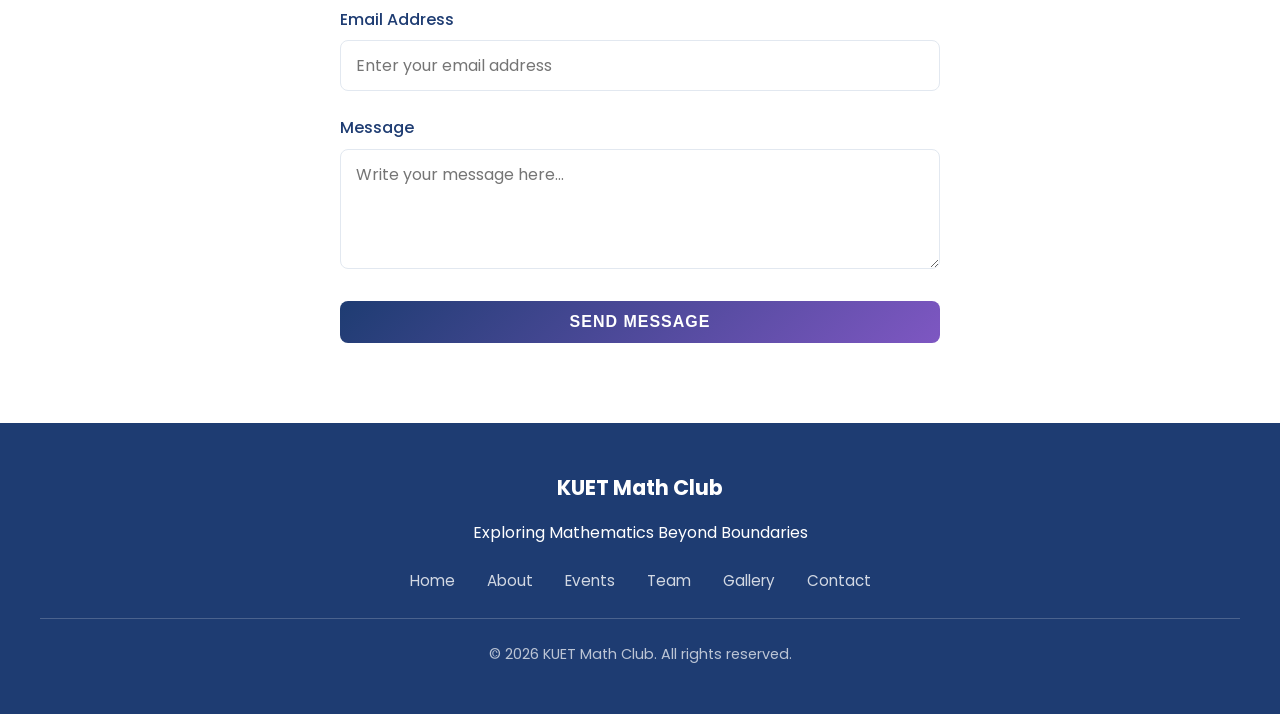
==== commit 25ace0f4: "Add separate pages (About, Team, Gallery, Events), Login/Sign Up page" ====
--- a/index.html
+++ b/index.html
@@ -16,12 +16,14 @@
         <div class="navbar-container">
             <div class="logo">KUET Math Club</div>
             <ul class="nav-links">
-                <li><a href="#home">Home</a></li>
-                <li><a href="#about">About</a></li>
-                <li><a href="#events">Events</a></li>
-                <li><a href="#team">Team</a></li>
-                <li><a href="#gallery">Gallery</a></li>
-                <li><a href="#contact">Contact</a></li>
+                <li><a href="index.html">Home</a></li>
+                <li><a href="about.html">About</a></li>
+                <li><a href="events.html">Events</a></li>
+                <li><a href="team.html">Team</a></li>
+                <li><a href="gallery.html">Gallery</a></li>
+                <li><a href="index.html#contact">Contact</a></li>
+                <li><a href="login.html" class="btn-login">Login</a></li>
+                <li><a href="signup.html" class="btn-signup">Sign Up</a></li>
             </ul>
         </div>
     </nav>
@@ -39,297 +41,6 @@
             <div class="hero-buttons">
                 <button class="btn btn-primary">Join Us</button>
                 <button class="btn btn-secondary">Learn More</button>
-            </div>
-        </div>
-    </section>
-
-    <!-- ============ ABOUT SECTION ============ -->
-    <section class="about" id="about">
-        <div class="container">
-            <h2 class="section-title">About Us</h2>
-            <div class="about-content">
-                <div class="about-text">
-                    <h3>Our Mission</h3>
-                    <p>
-                        The KUET Math Club was founded with a vision to foster a deep passion for 
-                        mathematics among students. We believe that mathematics is not just about solving 
-                        equations, but about understanding the fundamental patterns that govern our world.
-                    </p>
-                    <h3 style="margin-top: 2rem;">Our Vision</h3>
-                    <p>
-                        We aim to create an inclusive environment where students can explore mathematical 
-                        concepts through engaging activities, collaborative projects, and mentorship. Our goal 
-                        is to inspire the next generation of mathematicians and problem-solvers.
-                    </p>
-                </div>
-                <div class="about-image">📐</div>
-            </div>
-        </div>
-    </section>
-
-    <!-- ============ EVENTS SECTION ============ -->
-    <section class="events" id="events">
-        <div class="container">
-            <h2 class="section-title">Upcoming Events</h2>
-            
-            <!-- WORKSHOPS & LEARNING SESSIONS -->
-            <div class="event-category">
-                <h3 class="category-title">📚 Workshops & Learning Sessions</h3>
-            </div>
-            <div class="events-grid">
-                <div class="event-card">
-                    <div class="event-image"><img src="calculus_boot_camp.png" alt="Calculus Bootcamp Banner" style="width: 100%; height: 280px; object-fit: cover; border-radius: 8px 8px 0 0;"></div>
-                    <div class="event-content">
-                        <p class="event-date">April 22, 2026 | 4:00 PM - 6:00 PM</p>
-                        <h3>Calculus Bootcamp</h3>
-                        <p>Intensive workshop covering differential and integral calculus fundamentals. Learn problem-solving techniques and real-world applications with expert instructors.</p>
-                        <p class="event-location">📍 Room 301, Academic Building</p>
-                    </div>
-                </div>
-
-                <div class="event-card">
-                    <div class="event-image"><img src="linear_algebra.png" alt="Linear Algebra Basics Banner" style="width: 100%; height: 280px; object-fit: cover; border-radius: 8px 8px 0 0;"></div>
-                    <div class="event-content">
-                        <p class="event-date">April 29, 2026 | 3:30 PM - 5:30 PM</p>
-                        <h3>Linear Algebra Basics</h3>
-                        <p>Master the foundations of linear algebra including vectors, matrices, eigenvalues, and their applications in computer graphics and data science.</p>
-                        <p class="event-location">📍 Math Lab, Building B</p>
-                    </div>
-                </div>
-
-                <div class="event-card">
-                    <div class="event-image"><img src="machine_learning.png" alt="Math for Machine Learning Banner" style="width: 100%; height: 280px; object-fit: cover; border-radius: 8px 8px 0 0;"></div>
-                    <div class="event-content">
-                        <p class="event-date">May 6, 2026 | 5:00 PM - 7:00 PM</p>
-                        <h3>Math for Machine Learning</h3>
-                        <p>Discover the mathematical principles behind machine learning algorithms. Explore linear algebra, calculus, and statistics in AI applications.</p>
-                        <p class="event-location">📍 Computer Lab, Tech Center</p>
-                    </div>
-                </div>
-            </div>
-
-            <!-- COMPETITIONS -->
-            <div class="event-category">
-                <h3 class="category-title">🏆 Competitions</h3>
-            </div>
-            <div class="events-grid">
-                <div class="event-card">
-                    <div class="event-image"><img src="math_olympiad.png" alt="Math Olympiad Banner" style="width: 100%; height: 280px; object-fit: cover; border-radius: 8px 8px 0 0;"></div>
-                    <div class="event-content">
-                        <p class="event-date">May 15, 2026 | 9:00 AM - 1:00 PM</p>
-                        <h3>KUET Math Olympiad</h3>
-                        <p>Annual prestigious mathematics competition featuring complex problems, rigorous challenges, and impressive prizes. Open to all students across KUET.</p>
-                        <p class="event-location">📍 Main Auditorium</p>
-                    </div>
-                </div>
-
-                <div class="event-card">
-                    <div class="event-image"><img src="problem_solving.png" alt="Problem Solving Contest Banner" style="width: 100%; height: 280px; object-fit: cover; border-radius: 8px 8px 0 0;"></div>
-                    <div class="event-content">
-                        <p class="event-date">May 29, 2026 | 2:00 PM - 5:00 PM</p>
-                        <h3>Problem Solving Contest</h3>
-                        <p>Test your analytical thinking in this competitive event featuring challenging mathematical problems, logic puzzles, and creative solutions.</p>
-                        <p class="event-location">📍 Lecture Hall A</p>
-                    </div>
-                </div>
-
-                <div class="event-card">
-                    <div class="event-image"><img src="speed-math-banner.png" alt="Speed Math Challenge Banner" style="width: 100%; height: 280px; object-fit: cover; border-radius: 8px 8px 0 0;"></div>
-                    <div class="event-content">
-                        <p class="event-date">June 5, 2026 | 4:00 PM - 5:30 PM</p>
-                        <h3>Speed Math Challenge</h3>
-                        <p>Quick-fire mathematical calculations and mental math competition. Show off your speed and accuracy in solving problems under time pressure!</p>
-                        <p class="event-location">📍 Seminar Room 2</p>
-                    </div>
-                </div>
-            </div>
-
-            <!-- SEMINARS & TALKS -->
-            <div class="event-category">
-                <h3 class="category-title">🎤 Seminars & Talks</h3>
-            </div>
-            <div class="events-grid">
-                <div class="event-card">
-                    <div class="event-image"><img src="math_in_real_life.png" alt="Mathematics in Real Life Banner" style="width: 100%; height: 280px; object-fit: cover; border-radius: 8px 8px 0 0;"></div>
-                    <div class="event-content">
-                        <p class="event-date">June 12, 2026 | 3:00 PM - 4:30 PM</p>
-                        <h3>Mathematics in Real Life</h3>
-                        <p>Discover how mathematics shapes our everyday world from architecture to medicine, technology to economics. Engage with real-world case studies and applications.</p>
-                        <p class="event-location">📍 Conference Room 1</p>
-                    </div>
-                </div>
-
-                <div class="event-card">
-                    <div class="event-image"><img src="carrier_in_math.png" alt="Careers in Mathematics Banner" style="width: 100%; height: 280px; object-fit: cover; border-radius: 8px 8px 0 0;"></div>
-                    <div class="event-content">
-                        <p class="event-date">June 19, 2026 | 5:00 PM - 6:30 PM</p>
-                        <h3>Careers in Mathematics</h3>
-                        <p>Explore diverse career paths for mathematicians including academia, finance, tech industry, research, and consulting. Hear from successful professionals.</p>
-                        <p class="event-location">📍 Main Hall</p>
-                    </div>
-                </div>
-
-                <div class="event-card">
-                    <div class="event-image"><img src="resarch_talk.png" alt="Research Talk Series Banner" style="width: 100%; height: 280px; object-fit: cover; border-radius: 8px 8px 0 0;"></div>
-                    <div class="event-content">
-                        <p class="event-date">June 26, 2026 | 4:00 PM - 5:30 PM</p>
-                        <h3>Research Talk Series</h3>
-                        <p>Listen to faculty members and research scholars present their latest mathematical discoveries, innovative methodologies, and cutting-edge research findings.</p>
-                        <p class="event-location">📍 Research Center, Hall B</p>
-                    </div>
-                </div>
-            </div>
-
-            <!-- FUN & INTERACTIVE EVENTS -->
-            <div class="event-category">
-                <h3 class="category-title">🎮 Fun & Interactive Events</h3>
-            </div>
-            <div class="events-grid">
-                <div class="event-card">
-                    <div class="event-image"><img src="math_puzzle_day.png" alt="Math Puzzle Day Banner" style="width: 100%; height: 280px; object-fit: cover; border-radius: 8px 8px 0 0;"></div>
-                    <div class="event-content">
-                        <p class="event-date">July 3, 2026 | 2:00 PM - 4:00 PM</p>
-                        <h3>Math Puzzle Day</h3>
-                        <p>Engage in mind-bending puzzles, mathematical riddles, and brain teasers. Compete with friends and win exciting prizes while having fun with math!</p>
-                        <p class="event-location">📍 Central Lawn</p>
-                    </div>
-                </div>
-
-                <div class="event-card">
-                    <div class="event-image"><img src="logic_game_night.png" alt="Logic Games Night Banner" style="width: 100%; height: 280px; object-fit: cover; border-radius: 8px 8px 0 0;"></div>
-                    <div class="event-content">
-                        <p class="event-date">July 10, 2026 | 6:00 PM - 8:00 PM</p>
-                        <h3>Logic Games Night</h3>
-                        <p>Enjoy strategic games, logic challenges, probability games, and mathematical games. Build your tactical thinking while having entertaining evenings with peers.</p>
-                        <p class="event-location">📍 Student Center</p>
-                    </div>
-                </div>
-
-                <div class="event-card">
-                    <div class="event-image"><img src="math_quiz_feista.png" alt="Math Quiz Fiesta Banner" style="width: 100%; height: 280px; object-fit: cover; border-radius: 8px 8px 0 0;"></div>
-                    <div class="event-content">
-                        <p class="event-date">July 17, 2026 | 3:00 PM - 5:00 PM</p>
-                        <h3>Math Quiz Fiesta</h3>
-                        <p>Fast-paced trivia and quiz competition covering various mathematical topics. Team-based fun with multiple rounds, bonus questions, and attractive prizes!</p>
-                        <p class="event-location">📍 Auditorium</p>
-                    </div>
-                </div>
-            </div>
-
-            <!-- COLLABORATIVE ACTIVITIES -->
-            <div class="event-category">
-                <h3 class="category-title">👥 Collaborative & Group Activities</h3>
-            </div>
-            <div class="events-grid">
-                <div class="event-card">
-                    <div class="event-image"><img src="peer_larning_cycle.png" alt="Peer Learning Circle Banner" style="width: 100%; height: 280px; object-fit: cover; border-radius: 8px 8px 0 0;"></div>
-                    <div class="event-content">
-                        <p class="event-date">July 24, 2026 | 4:00 PM - 5:30 PM</p>
-                        <h3>Peer Learning Circle</h3>
-                        <p>Connect with fellow math enthusiasts in small group discussions. Share ideas, clarify concepts, and learn collaboratively from peers with similar interests.</p>
-                        <p class="event-location">📍 Discussion Room, Building C</p>
-                    </div>
-                </div>
-
-                <div class="event-card">
-                    <div class="event-image"><img src="math_study_jam.png" alt="Math Study Jam Banner" style="width: 100%; height: 280px; object-fit: cover; border-radius: 8px 8px 0 0;"></div>
-                    <div class="event-content">
-                        <p class="event-date">July 31, 2026 | 5:00 PM - 7:00 PM</p>
-                        <h3>Math Study Jam</h3>
-                        <p>Collaborative study session with group problem-solving, resource sharing, and peer support. Perfect for exam preparation and mastering difficult topics together.</p>
-                        <p class="event-location">📍 Study Hall 2</p>
-                    </div>
-                </div>
-
-                <div class="event-card">
-                    <div class="event-image"><img src="group_problem_solving.png" alt="Group Problem Solving Session Banner" style="width: 100%; height: 280px; object-fit: cover; border-radius: 8px 8px 0 0;"></div>
-                    <div class="event-content">
-                        <p class="event-date">August 7, 2026 | 3:30 PM - 5:30 PM</p>
-                        <h3>Group Problem Solving Session</h3>
-                        <p>Work in teams to solve complex mathematical problems and projects. Develop team skills, brainstorming abilities, and collaborative problem-solving techniques.</p>
-                        <p class="event-location">📍 Workshop Room</p>
-                    </div>
-                </div>
-            </div>
-
-            <!-- SPECIAL PROGRAMS -->
-            <div class="event-category">
-                <h3 class="category-title">⭐ Special Programs</h3>
-            </div>
-            <div class="events-grid">
-                <div class="event-card">
-                    <div class="event-image"><img src="math_fest.png" alt="Math Fest Banner" style="width: 100%; height: 280px; object-fit: cover; border-radius: 8px 8px 0 0;"></div>
-                    <div class="event-content">
-                        <p class="event-date">August 15, 2026 | 10:00 AM - 4:00 PM</p>
-                        <h3>Math Fest</h3>
-                        <p>Grand celebration featuring workshops, competitions, exhibitions, performances, and entertainment. Experience mathematics in all its forms with fun activities for all.</p>
-                        <p class="event-location">📍 Campus Main Ground</p>
-                    </div>
-                </div>
-
-                <div class="event-card">
-                    <div class="event-image"><img src="pi_day.png" alt="Pi Day Celebration Banner" style="width: 100%; height: 280px; object-fit: cover; border-radius: 8px 8px 0 0;"></div>
-                    <div class="event-content">
-                        <p class="event-date">March 14, 2027 | 2:00 PM - 6:00 PM</p>
-                        <h3>Pi Day Celebration</h3>
-                        <p>Celebrate the mathematical constant π (Pi Day) with special lectures, pie-eating contests, π digit recitation, and creative decorations celebrating this iconic number!</p>
-                        <p class="event-location">📍 Student Commons</p>
-                    </div>
-                </div>
-
-                <div class="event-card">
-                    <div class="event-image"><img src="mentorship_program.png" alt="Mentorship Program Banner" style="width: 100%; height: 280px; object-fit: cover; border-radius: 8px 8px 0 0;"></div>
-                    <div class="event-content">
-                        <p class="event-date">Ongoing | 6:00 PM - 7:00 PM (Mondays & Thursdays)</p>
-                        <h3>Mentorship Program</h3>
-                        <p>One-on-one guidance with experienced mathematicians and senior members. Personalized academic mentoring, career advice, and professional development throughout the year.</p>
-                        <p class="event-location">📍 Mentor Office, Building A</p>
-                    </div>
-                </div>
-            </div>
-        </div>
-    </section>
-
-    <!-- ============ TEAM SECTION ============ -->
-    <section class="team" id="team">
-        <div class="container">
-            <h2 class="section-title">Our Team</h2>
-            <div class="team-grid">
-                <div class="member-card">
-                    <div class="member-image">👨‍💼</div>
-                    <h3>Dr. Ahmed Khan</h3>
-                    <p class="member-position">President</p>
-                </div>
-
-                <div class="member-card">
-                    <div class="member-image">👩‍💼</div>
-                    <h3>Fatima Hasan</h3>
-                    <p class="member-position">Vice President</p>
-                </div>
-
-                <div class="member-card">
-                    <div class="member-image">👨‍🏫</div>
-                    <h3>Prof. Mohammad Ali</h3>
-                    <p class="member-position">Faculty Advisor</p>
-                </div>
-
-                <div class="member-card">
-                    <div class="member-image">👩‍💻</div>
-                    <h3>Sarah Imran</h3>
-                    <p class="member-position">Event Coordinator</p>
-                </div>
-
-                <div class="member-card">
-                    <div class="member-image">👨‍🎓</div>
-                    <h3>Hassan Reza</h3>
-                    <p class="member-position">Workshop Lead</p>
-                </div>
-
-                <div class="member-card">
-                    <div class="member-image">👩‍🔬</div>
-                    <h3>Nadia Parveen</h3>
-                    <p class="member-position">Research Head</p>
-                </div>
             </div>
         </div>
     </section>
@@ -358,24 +69,6 @@
                     <div class="achievement-number">12</div>
                     <div class="achievement-title">National Awards</div>
                 </div>
-            </div>
-        </div>
-    </section>
-
-    <!-- ============ GALLERY SECTION ============ -->
-    <section class="gallery" id="gallery">
-        <div class="container">
-            <h2 class="section-title">Gallery</h2>
-            <div class="gallery-grid">
-                <div class="gallery-item">📸</div>
-                <div class="gallery-item">🎨</div>
-                <div class="gallery-item">📷</div>
-                <div class="gallery-item">🖼️</div>
-                <div class="gallery-item">🎭</div>
-                <div class="gallery-item">✨</div>
-                <div class="gallery-item">🌟</div>
-                <div class="gallery-item">💫</div>
-                <div class="gallery-item">🎪</div>
             </div>
         </div>
     </section>
@@ -413,11 +106,11 @@
             <div class="footer-brand">KUET Math Club</div>
             <p>Exploring Mathematics Beyond Boundaries</p>
             <div class="footer-links">
-                <a href="#home">Home</a>
-                <a href="#about">About</a>
-                <a href="#events">Events</a>
-                <a href="#team">Team</a>
-                <a href="#gallery">Gallery</a>
+                <a href="index.html">Home</a>
+                <a href="about.html">About</a>
+                <a href="events.html">Events</a>
+                <a href="team.html">Team</a>
+                <a href="gallery.html">Gallery</a>
                 <a href="#contact">Contact</a>
             </div>
             <div class="footer-divider"></div>
--- a/style.css
+++ b/style.css
@@ -87,6 +87,43 @@
     width: 100%;
 }
 
+.nav-links .btn-login {
+    padding: 0.5rem 1.2rem;
+    border: 2px solid var(--accent-purple);
+    border-radius: 4px;
+    color: var(--white);
+    background-color: transparent;
+    transition: all 0.3s ease;
+}
+
+.nav-links .btn-login:hover {
+    background-color: var(--accent-purple);
+}
+
+.nav-links .btn-login:hover::after {
+    width: 0;
+}
+
+.nav-links .btn-signup {
+    padding: 0.5rem 1.2rem;
+    border: 2px solid var(--white);
+    border-radius: 4px;
+    color: var(--primary-blue);
+    background-color: var(--white);
+    transition: all 0.3s ease;
+    font-weight: 600;
+}
+
+.nav-links .btn-signup:hover {
+    background-color: var(--accent-purple);
+    color: var(--white);
+    border-color: var(--accent-purple);
+}
+
+.nav-links .btn-signup:hover::after {
+    width: 0;
+}
+
 /* ============ HERO SECTION ============ */
 .hero {
     margin-top: 60px;
